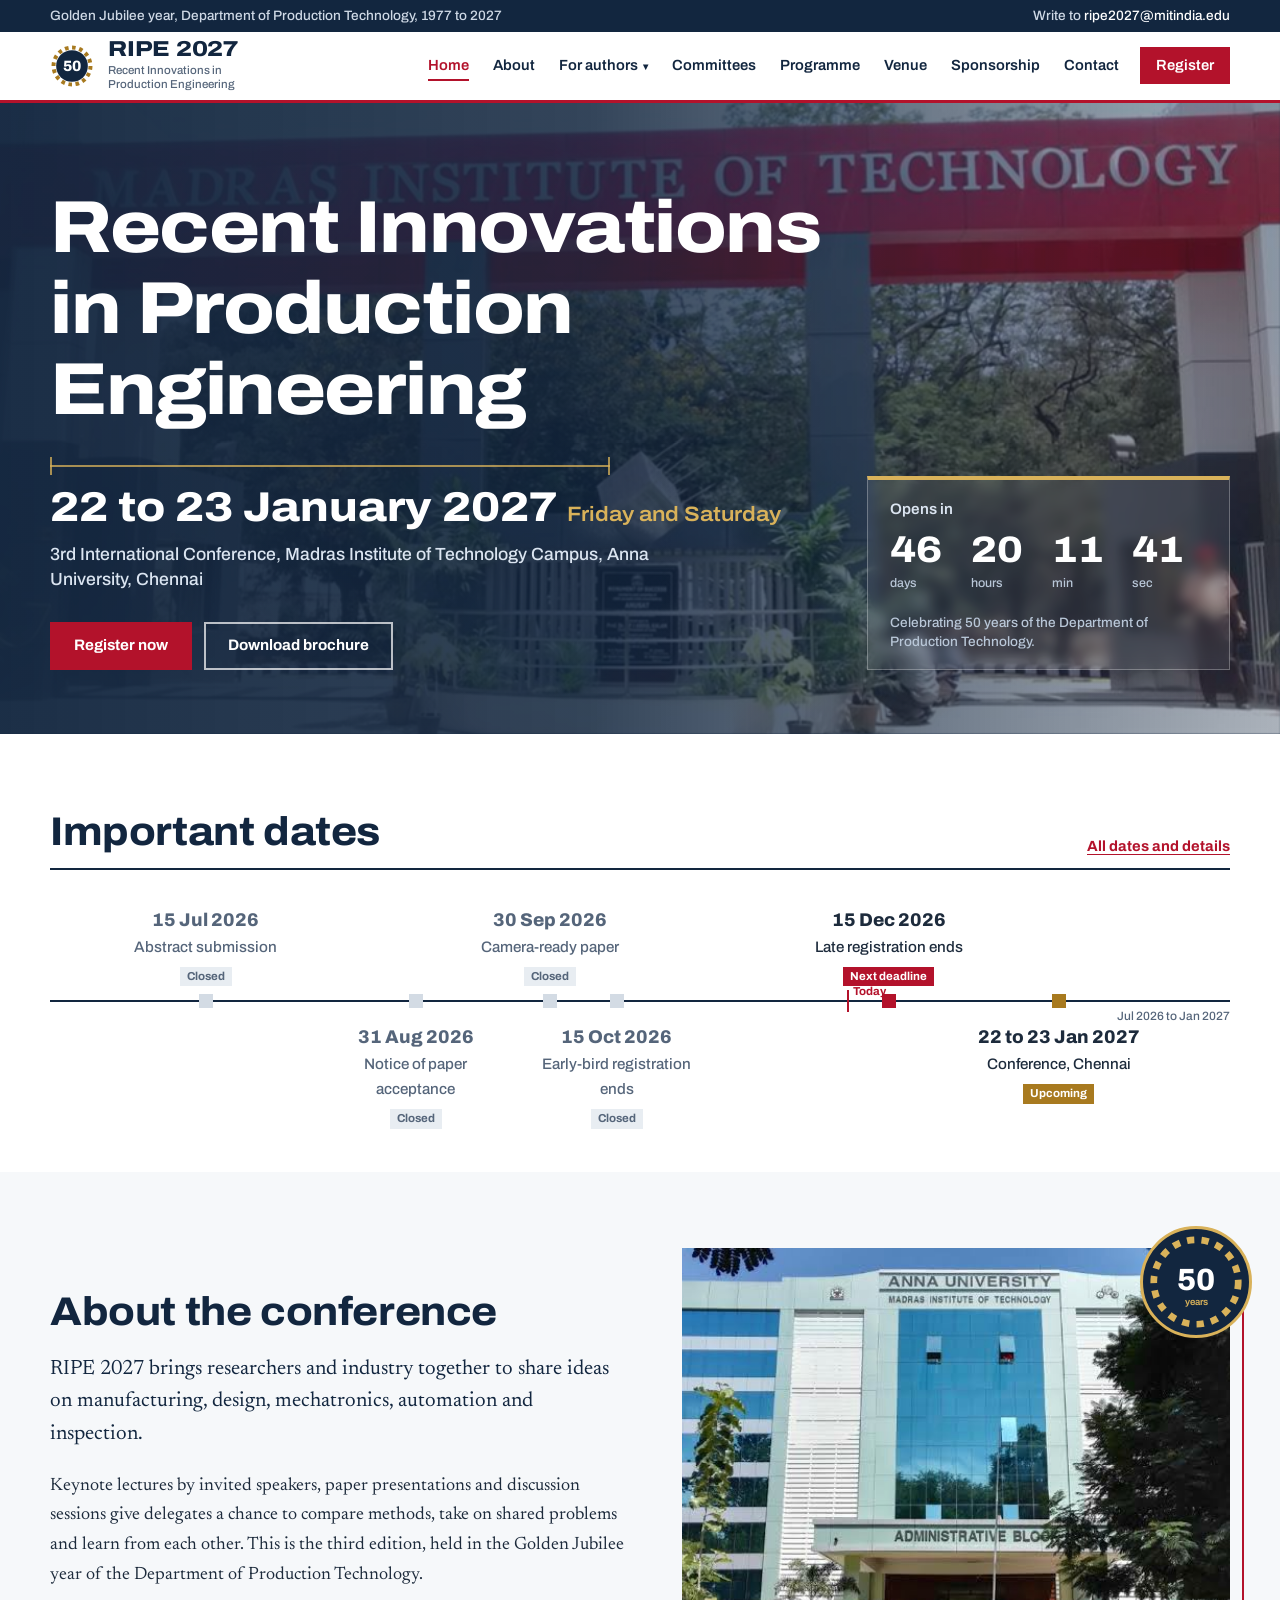
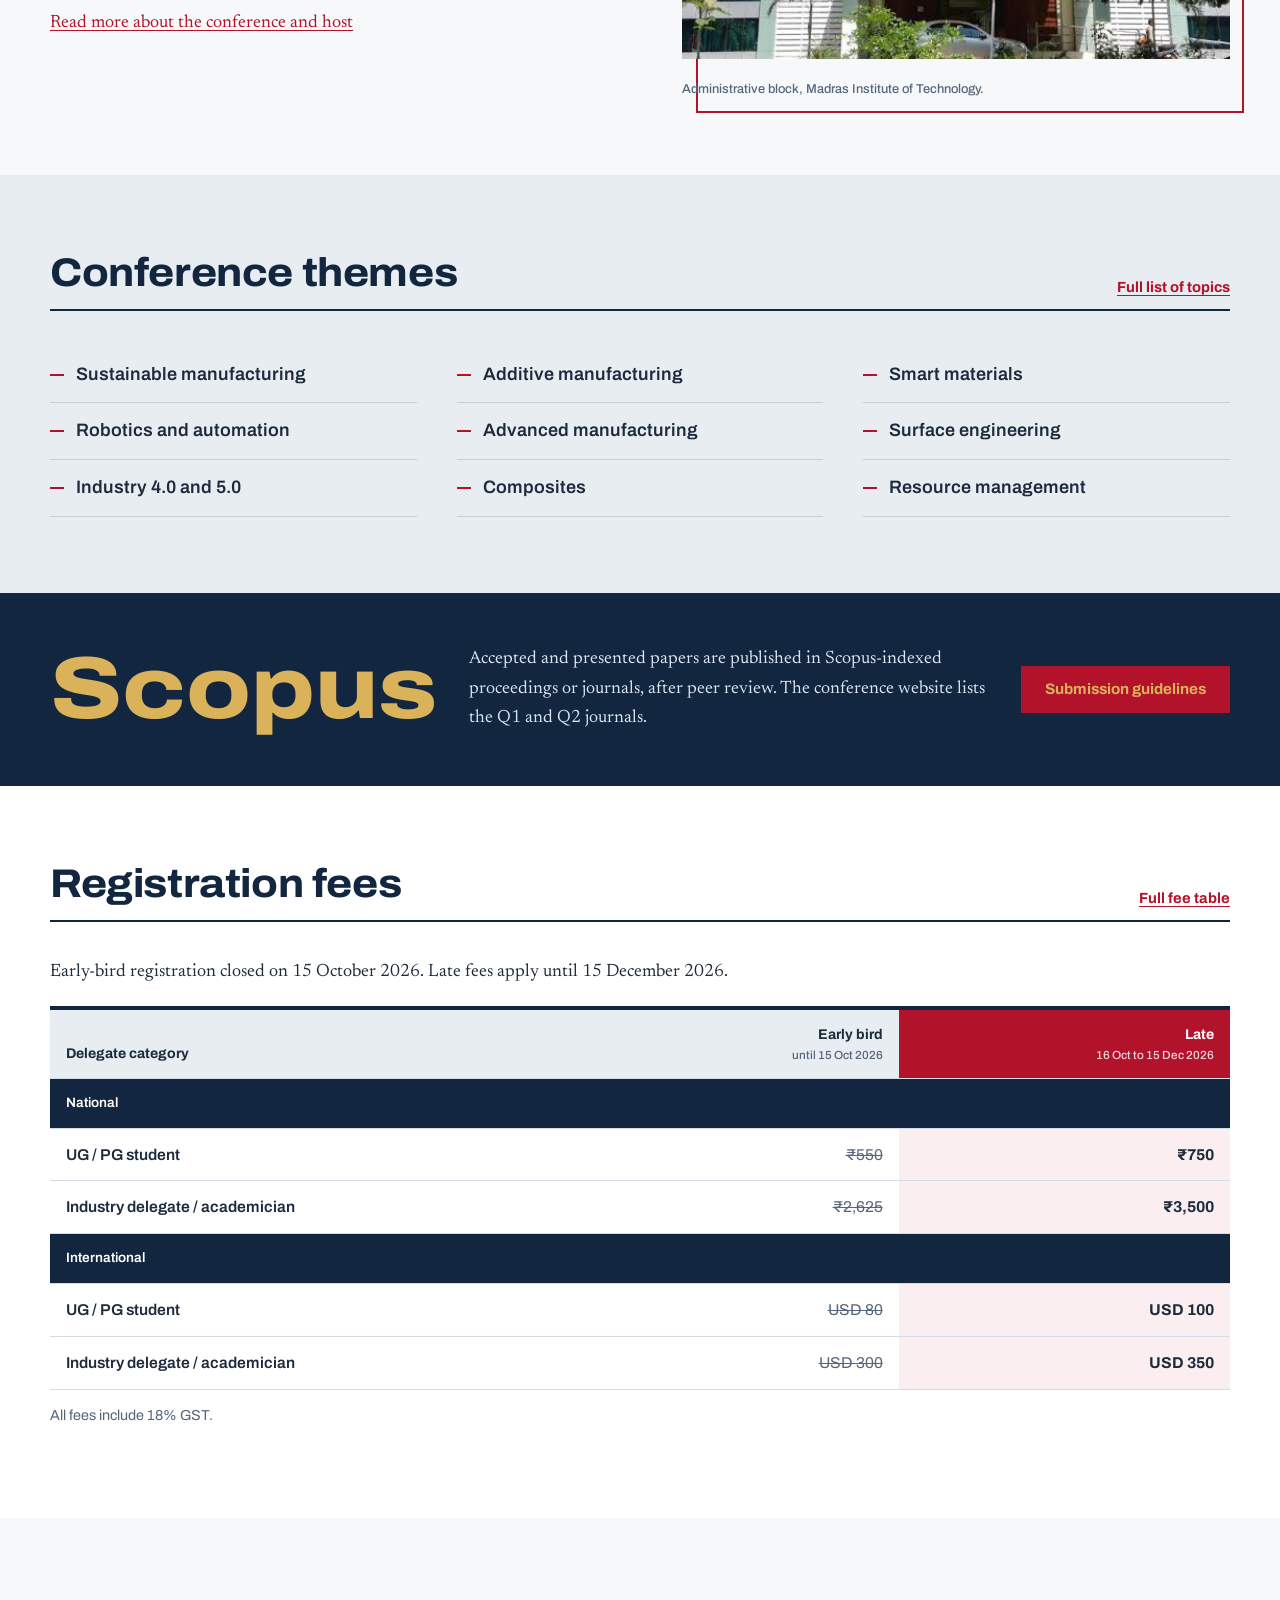
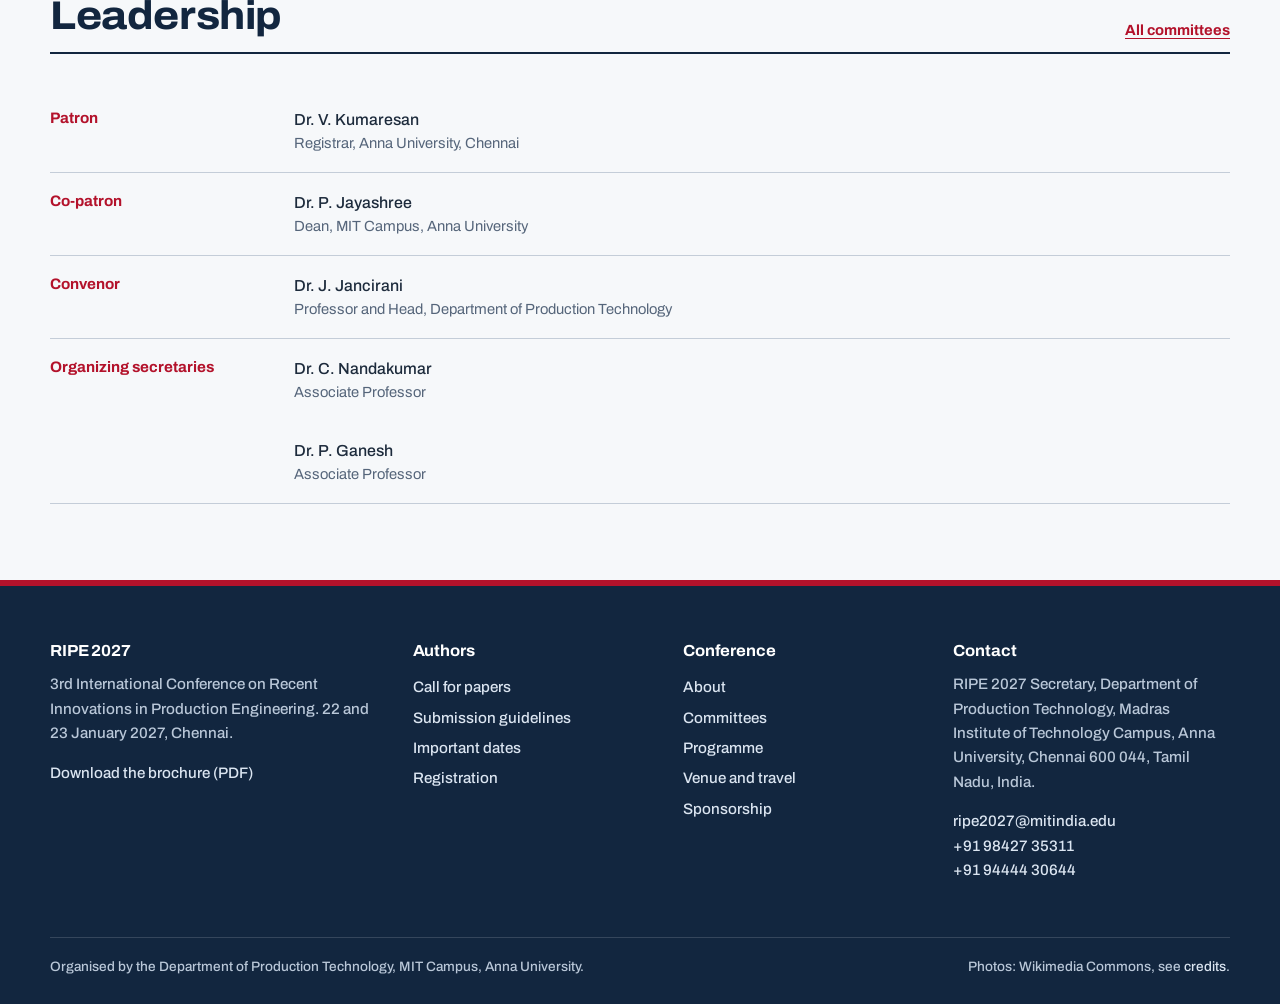
==== index.html @ 64bfe808 "Add RIPE 2027 conference website Static multi-page site: home, about, call for papers, submission, d" ====
<!doctype html>
<html lang="en">
<head>
<meta charset="utf-8">
<meta name="viewport" content="width=device-width, initial-scale=1">
<title>RIPE 2027 | Recent Innovations in Production Engineering, Chennai</title>
<meta name="description" content="3rd International Conference on Recent Innovations in Production Engineering, 22 to 23 January 2027, Madras Institute of Technology Campus, Anna University, Chennai.">
<link rel="preconnect" href="https://fonts.googleapis.com">
<link rel="preconnect" href="https://fonts.gstatic.com" crossorigin>
<link href="https://fonts.googleapis.com/css2?family=Archivo:wdth,wght@100..125,400..850&family=Newsreader:ital,opsz,wght@0,6..72,400..700;1,6..72,400..600&display=swap" rel="stylesheet">
<link rel="icon" href="data:image/svg+xml,%3Csvg xmlns=%27http://www.w3.org/2000/svg%27 viewBox=%270 0 100 100%27%3E%3Ccircle cx=%2750%27 cy=%2750%27 r=%2742%27 fill=%27none%27 stroke=%27%23a87a1f%27 stroke-width=%279%27 stroke-dasharray=%278.2 8.2%27/%3E%3Ccircle cx=%2750%27 cy=%2750%27 r=%2736%27 fill=%27%2312263f%27/%3E%3C/svg%3E">
<link rel="stylesheet" href="css/style.css">
</head>
<body data-page="home">
<main id="main">

<section class="hero">
<div class="hero-img"><img src="assets/img/mit-entrance.jpg" alt="The red entrance gate of Madras Institute of Technology, Chennai" fetchpriority="high"></div>
<div class="wrap">
<div>
<h1><span>Recent Innovations</span><span>in Production</span><span>Engineering</span></h1>
<div class="hero-meta">
<svg class="dim" viewBox="0 0 560 18" preserveAspectRatio="none" aria-hidden="true"><path class="draw" d="M0 9H560"/><path class="tick" d="M1 0V18M559 0V18"/></svg>
<p class="hero-date">22 to 23 January 2027<small>Friday and Saturday</small></p>
<p class="where">3rd International Conference, Madras Institute of Technology Campus, Anna University, Chennai</p>
</div>
<div class="btns"><a class="btn" href="registration.html">Register now</a><a class="btn ghost" href="assets/docs/RIPE2027-brochure.pdf">Download brochure</a></div>
</div>
<aside class="countdown" id="countdown" aria-label="Time until the conference opens">
<h2>Opens in</h2>
<div class="cd"><div><b>0</b><span>days</span></div><div><b>00</b><span>hours</span></div><div><b>00</b><span>min</span></div><div><b>00</b><span>sec</span></div></div>
<p>Celebrating 50 years of the Department of Production Technology.</p>
</aside>
</div>
</section>

<section class="section white">
<div class="wrap">
<div class="sec-head"><h2>Important dates</h2><a href="dates.html">All dates and details</a></div>
<ol class="scale reveal" data-today>
<li data-date="2026-07-15"><div class="txt"><span class="d">15 Jul 2026</span><span class="l">Abstract submission</span><span class="s"></span></div></li>
<li data-date="2026-08-31"><div class="txt"><span class="d">31 Aug 2026</span><span class="l">Notice of paper acceptance</span><span class="s"></span></div></li>
<li data-date="2026-09-30"><div class="txt"><span class="d">30 Sep 2026</span><span class="l">Camera-ready paper</span><span class="s"></span></div></li>
<li data-date="2026-10-15"><div class="txt"><span class="d">15 Oct 2026</span><span class="l">Early-bird registration ends</span><span class="s"></span></div></li>
<li data-date="2026-12-15"><div class="txt"><span class="d">15 Dec 2026</span><span class="l">Late registration ends</span><span class="s"></span></div></li>
<li class="is-event" data-date="2027-01-22"><div class="txt"><span class="d">22 to 23 Jan 2027</span><span class="l">Conference, Chennai</span><span class="s"></span></div></li>
</ol>
</div>
</section>

<section class="section">
<div class="wrap split">
<div>
<h2>About the conference</h2>
<p class="lede">RIPE 2027 brings researchers and industry together to share ideas on manufacturing, design, mechatronics, automation and inspection.</p>
<p>Keynote lectures by invited speakers, paper presentations and discussion sessions give delegates a chance to compare methods, take on shared problems and learn from each other. This is the third edition, held in the Golden Jubilee year of the Department of Production Technology.</p>
<p><a href="about.html">Read more about the conference and host</a></p>
</div>
<figure class="fig">
<img src="assets/img/mit-admin-block.jpg" alt="Administrative block, Anna University Madras Institute of Technology" loading="lazy">
<div class="jubilee"><svg viewBox="0 0 100 100" aria-hidden="true"><circle cx="50" cy="50" r="44" fill="none" stroke="#d9b25a" stroke-width="7" stroke-dasharray="7.6 7.6"/><text x="50" y="58" text-anchor="middle" font-family="Archivo,Arial,sans-serif" font-weight="800" font-size="32" fill="#fff">50</text><text x="50" y="74" text-anchor="middle" font-family="Archivo,Arial,sans-serif" font-weight="600" font-size="10" fill="#d9b25a">years</text></svg></div>
<figcaption>Administrative block, Madras Institute of Technology.</figcaption>
</figure>
</div>
</section>

<section class="section steel">
<div class="wrap">
<div class="sec-head"><h2>Conference themes</h2><a href="call-for-papers.html">Full list of topics</a></div>
<ul class="themes"><li>Sustainable manufacturing</li><li>Robotics and automation</li><li>Industry 4.0 and 5.0</li><li>Additive manufacturing</li><li>Advanced manufacturing</li><li>Composites</li><li>Smart materials</li><li>Surface engineering</li><li>Resource management</li></ul>
</div>
</section>

<section class="section dark tight">
<div class="wrap pubband">
<div class="big">Scopus</div>
<p>Accepted and presented papers are published in Scopus-indexed proceedings or journals, after peer review. The conference website lists the Q1 and Q2 journals.</p>
<a class="btn" href="submission.html">Submission guidelines</a>
</div>
</section>

<section class="section white">
<div class="wrap">
<div class="sec-head"><h2>Registration fees</h2><a href="registration.html">Full fee table</a></div>
<p data-fee-note></p>
<div class="tbl-wrap reveal"><table>
<thead><tr><th scope="col">Delegate category</th><th scope="col" class="num col-now-h" data-col="early">Early bird<small>until 15 Oct 2026</small></th><th scope="col" class="num" data-col="late">Late<small>16 Oct to 15 Dec 2026</small></th></tr></thead>
<tbody>
<tr class="grp"><th colspan="3" scope="colgroup">National</th></tr>
<tr><th scope="row">UG / PG student</th><td class="num" data-col="early">₹550</td><td class="num" data-col="late">₹750</td></tr>
<tr><th scope="row">Industry delegate / academician</th><td class="num" data-col="early">₹2,625</td><td class="num" data-col="late">₹3,500</td></tr>
<tr class="grp"><th colspan="3" scope="colgroup">International</th></tr>
<tr><th scope="row">UG / PG student</th><td class="num" data-col="early">USD 80</td><td class="num" data-col="late">USD 100</td></tr>
<tr><th scope="row">Industry delegate / academician</th><td class="num" data-col="early">USD 300</td><td class="num" data-col="late">USD 350</td></tr>
</tbody></table></div>
<p style="margin-top:14px;font-family:var(--f-display);font-size:.9rem;color:var(--muted)">All fees include 18% GST.</p>
</div>
</section>

<section class="section">
<div class="wrap">
<div class="sec-head"><h2>Leadership</h2><a href="committees.html">All committees</a></div>
<dl class="roles">
<div><dt>Patron</dt><dd>Dr. V. Kumaresan<span>Registrar, Anna University, Chennai</span></dd></div>
<div><dt>Co-patron</dt><dd>Dr. P. Jayashree<span>Dean, MIT Campus, Anna University</span></dd></div>
<div><dt>Convenor</dt><dd>Dr. J. Jancirani<span>Professor and Head, Department of Production Technology</span></dd></div>
<div><dt>Organizing secretaries</dt><dd>Dr. C. Nandakumar<span>Associate Professor</span></dd><dd>Dr. P. Ganesh<span>Associate Professor</span></dd></div>
</dl>
</div>
</section>
</main>
<script src="js/partials.js"></script>
<script src="js/main.js"></script>
</body>
</html>
---- css/style.css ----
/* RIPE 2027 — design language: engineering drawing.
   Dimension lines, section hatching, tolerance-style callouts. Gate red comes from the MIT entrance. */
:root {
  --ink: #12263f;
  --ink-2: #1c3a5e;
  --red: #b3122b;
  --red-dark: #8e0e22;
  --brass: #a87a1f;
  --brass-light: #d9b25a;
  --steel: #e8edf2;
  --steel-2: #d3dbe4;
  --paper: #f6f8fa;
  --white: #fff;
  --text: #1d2b3c;
  --muted: #55657a;
  --line: #c4cdd8;

  --f-display: "Archivo", "Helvetica Neue", Arial, sans-serif;
  --f-body: "Newsreader", Georgia, "Times New Roman", serif;

  --wrap: 1180px;
  --gutter: 16px;
  --ease: cubic-bezier(.2, .7, .2, 1);
}

*, *::before, *::after { box-sizing: border-box; }
html { scroll-behavior: smooth; scroll-padding-top: 88px; }
body {
  margin: 0;
  background: var(--paper);
  color: var(--text);
  font: 400 1.125rem/1.65 var(--f-body);
  -webkit-font-smoothing: antialiased;
  text-rendering: optimizeLegibility;
}
img { max-width: 100%; display: block; }
a { color: var(--red); text-underline-offset: .18em; text-decoration-thickness: 1px; }
a:hover { color: var(--red-dark); }
:focus-visible { outline: 3px solid var(--brass); outline-offset: 3px; border-radius: 2px; }
.skip { position: absolute; left: -999px; top: 8px; background: var(--ink); color: #fff; padding: 8px 14px; z-index: 100; }
.skip:focus { left: 8px; }

.wrap { width: min(var(--wrap), 100% - 2 * var(--gutter)); margin-inline: auto; }

h1, h2, h3, h4 { font-family: var(--f-display); color: var(--ink); line-height: 1.1; margin: 0 0 .5em; letter-spacing: -.01em; }
h1 { font-size: clamp(2.3rem, 6vw, 4.6rem); font-weight: 800; font-stretch: 112%; letter-spacing: -.02em; }
h2 { font-size: clamp(1.7rem, 3.4vw, 2.5rem); font-weight: 750; font-stretch: 108%; }
h3 { font-size: 1.25rem; font-weight: 700; font-stretch: 104%; }
h4 { font-size: 1rem; font-weight: 700; }
p { margin: 0 0 1em; max-width: 68ch; }
ul { padding-left: 1.1em; }
.lede { font-size: 1.3rem; line-height: 1.55; color: var(--ink); }

/* ---------- header ---------- */
.topline { background: var(--ink); color: #cfd9e6; font: 500 .85rem/1 var(--f-display); }
.topline .wrap { display: flex; justify-content: space-between; gap: 16px; padding: 9px 0; flex-wrap: wrap; }
.topline a { color: #fff; text-decoration: none; }
.topline a:hover { color: var(--brass-light); }

.site-header { position: sticky; top: 0; z-index: 50; background: var(--white); border-bottom: 3px solid var(--red); transition: box-shadow .3s; }
.site-header.is-stuck { box-shadow: 0 6px 24px -12px rgba(18, 38, 63, .45); }
.bar { display: flex; align-items: center; justify-content: space-between; gap: 20px; min-height: 68px; }
.brand { display: flex; align-items: center; gap: 14px; text-decoration: none; color: var(--ink); }
.brand-mark { width: 44px; height: 44px; flex: none; }
.brand b { display: block; font: 800 1.35rem/1 var(--f-display); font-stretch: 118%; letter-spacing: -.01em; }
.brand small { display: block; font: 500 .72rem/1.2 var(--f-display); color: var(--muted); margin-top: 3px; max-width: 24ch; }

.nav { display: flex; align-items: center; gap: 2px; }
.nav > a, .nav summary, .nav .dd > button {
  display: block; padding: 10px 11px; font: 600 .92rem/1 var(--f-display); color: var(--ink);
  text-decoration: none; cursor: pointer; background: none; border: 0; list-style: none; position: relative;
}
.nav summary::-webkit-details-marker { display: none; }
.nav a:hover, .nav .dd:hover > button { color: var(--red); }
.nav [aria-current="page"], .nav .dd.current > button { color: var(--red); }
.nav [aria-current="page"]::after, .nav .dd.current > button::after {
  content: ""; position: absolute; left: 11px; right: 11px; bottom: 2px; height: 2px; background: var(--red);
}
.nav .cta { background: var(--red); color: #fff; margin-left: 8px; padding: 11px 16px; transition: background .2s; }
.nav .cta:hover { background: var(--red-dark); color: #fff; }
.nav .cta[aria-current="page"]::after { display: none; }
.dd { position: relative; }
.dd > button::after { content: "▾"; margin-left: 5px; font-size: .7em; }
.dd-menu { display: none; position: absolute; top: 100%; left: 0; min-width: 220px; background: var(--white); border: 1px solid var(--line); border-top: 3px solid var(--red); box-shadow: 0 16px 30px -16px rgba(18, 38, 63, .5); padding: 6px 0; }
.dd:hover .dd-menu, .dd:focus-within .dd-menu, .dd.open .dd-menu { display: block; }
.dd-menu a { display: block; padding: 10px 16px; color: var(--ink); text-decoration: none; font: 600 .9rem/1.2 var(--f-display); }
.dd-menu a:hover { background: var(--steel); color: var(--red); }
.menu-btn { display: none; background: none; border: 1px solid var(--line); padding: 10px 12px; font: 700 .85rem/1 var(--f-display); color: var(--ink); cursor: pointer; }

@media (max-width: 1060px) {
  .menu-btn { display: block; }
  .nav { display: none; position: absolute; left: 0; right: 0; top: 100%; background: var(--white); flex-direction: column; align-items: stretch; padding: 8px var(--gutter) 18px; border-bottom: 3px solid var(--red); max-height: calc(100vh - 100px); overflow: auto; }
  .nav.open { display: flex; }
  .nav > a, .nav .dd > button { padding: 14px 4px; border-bottom: 1px solid var(--steel); width: 100%; text-align: left; }
  .nav [aria-current="page"]::after, .nav .dd.current > button::after { display: none; }
  .dd-menu { position: static; display: block; border: 0; box-shadow: none; padding: 0 0 0 14px; }
  .dd > button::after { display: none; }
  .nav .cta { margin: 14px 0 0; text-align: center; }
}
@media (max-width: 560px) { .brand small { display: none; } .topline .wrap > span:last-child { display: none; } }

/* ---------- hero ---------- */
.hero { position: relative; color: #fff; background: var(--ink); overflow: hidden; isolation: isolate; }
.hero-img { position: absolute; inset: 0; z-index: -2; }
.hero-img img { width: 100%; height: 100%; object-fit: cover; object-position: 50% 30%; transform: scale(1.06); animation: settle 2.4s var(--ease) forwards; }
.hero::before { content: ""; position: absolute; inset: 0; z-index: -1; background: linear-gradient(90deg, rgba(18, 38, 63, .96) 0%, rgba(18, 38, 63, .86) 46%, rgba(18, 38, 63, .35) 100%); }
.hero .wrap { display: grid; grid-template-columns: minmax(0, 1.5fr) minmax(250px, .7fr); gap: 40px; align-items: end; padding: 84px 0 64px; min-height: 600px; }
.hero h1 { color: #fff; margin-bottom: 28px; }
.hero h1 span { display: block; }
.hero-meta { margin: 0 0 30px; }
.hero-meta .where { font: 500 1.1rem/1.4 var(--f-display); color: #dbe5f1; margin-top: 12px; }

/* dimension line: the one orchestrated moment on load */
.dim { display: block; width: min(560px, 100%); height: 18px; overflow: visible; }
.dim line, .dim path { stroke: var(--brass-light); stroke-width: 1.5; fill: none; }
.dim .draw { stroke-dasharray: 600; stroke-dashoffset: 600; animation: draw 1.4s .3s var(--ease) forwards; }
.dim .tick { opacity: 0; animation: fade .3s 1.5s forwards; }
.hero-date { font: 800 clamp(1.6rem, 4vw, 2.6rem)/1.1 var(--f-display); font-stretch: 112%; margin: 10px 0 0; opacity: 0; animation: rise .7s .9s var(--ease) forwards; }
.hero-date small { font-size: .5em; font-weight: 600; color: var(--brass-light); margin-left: .5em; }

.btns { display: flex; flex-wrap: wrap; gap: 12px; }
.btn { display: inline-block; padding: 14px 22px; font: 700 .95rem/1 var(--f-display); text-decoration: none; border: 2px solid var(--red); background: var(--red); color: #fff; transition: transform .2s var(--ease), background .2s, color .2s; }
.btn:hover { background: var(--red-dark); border-color: var(--red-dark); color: #fff; transform: translateY(-2px); }
.btn.ghost { background: transparent; border-color: rgba(255, 255, 255, .7); }
.btn.ghost:hover { background: #fff; color: var(--ink); border-color: #fff; }
.btn.dark { background: var(--ink); border-color: var(--ink); }
.btn.dark:hover { background: var(--ink-2); border-color: var(--ink-2); }

.countdown { background: rgba(255, 255, 255, .08); border: 1px solid rgba(255, 255, 255, .28); border-top: 4px solid var(--brass-light); padding: 20px 22px 18px; backdrop-filter: blur(6px); }
.countdown h2 { font: 600 .95rem/1.3 var(--f-display); color: #dbe5f1; margin: 0 0 12px; letter-spacing: 0; }
.cd { display: grid; grid-template-columns: repeat(4, 1fr); gap: 6px; text-align: left; }
.cd b { display: block; font: 800 2.3rem/1 var(--f-display); font-stretch: 112%; font-variant-numeric: tabular-nums; }
.cd span { font: 500 .78rem/1.5 var(--f-display); color: #b9c7d8; }
.countdown p { margin: 14px 0 0; font: 500 .85rem/1.4 var(--f-display); color: #b9c7d8; }
.cd-done { font: 700 1.2rem/1.3 var(--f-display); }

@media (max-width: 880px) {
  .hero .wrap { grid-template-columns: 1fr; padding: 56px 0 40px; min-height: 0; gap: 32px; }
  .hero::before { background: linear-gradient(180deg, rgba(18, 38, 63, .78), rgba(18, 38, 63, .92)); }
}

@keyframes draw { to { stroke-dashoffset: 0; } }
@keyframes fade { to { opacity: 1; } }
@keyframes rise { from { opacity: 0; transform: translateY(14px); } to { opacity: 1; transform: none; } }
@keyframes settle { to { transform: scale(1); } }

/* ---------- sections ---------- */
.section { padding: 76px 0; }
.section.tight { padding: 52px 0; }
.section.white { background: var(--white); }
.section.steel { background: var(--steel); }
.section.dark { background: var(--ink); color: #dbe5f1; }
.section.dark h2, .section.dark h3 { color: #fff; }
.section.dark a { color: var(--brass-light); }
.sec-head { display: grid; grid-template-columns: 1fr auto; gap: 24px; align-items: end; margin-bottom: 36px; padding-bottom: 14px; border-bottom: 2px solid var(--ink); }
.sec-head h2 { margin: 0; }
.section.dark .sec-head { border-color: var(--brass-light); }
.sec-head a { font: 700 .92rem/1 var(--f-display); white-space: nowrap; }

/* page header: section-cut hatching */
.page-head { background: var(--ink); color: #fff; position: relative; overflow: hidden; padding: 56px 0 44px; }
.page-head::after { content: ""; position: absolute; right: 0; top: 0; bottom: 0; width: 38%; background: repeating-linear-gradient(135deg, transparent 0 9px, rgba(217, 178, 90, .22) 9px 10px); clip-path: polygon(24% 0, 100% 0, 100% 100%, 0 100%); }
.page-head .wrap { position: relative; z-index: 1; }
.page-head h1 { color: #fff; font-size: clamp(2rem, 5vw, 3.4rem); margin: 0 0 10px; }
.page-head p { color: #c8d5e5; margin: 0; font-size: 1.2rem; }
.crumbs { font: 500 .85rem/1 var(--f-display); margin-bottom: 18px; color: #9fb2c9; }
.crumbs a { color: #fff; text-decoration: none; }
.crumbs a:hover { color: var(--brass-light); }

.prose { padding: 60px 0 80px; }
.prose .wrap { display: grid; grid-template-columns: minmax(0, 1fr) 300px; gap: 56px; align-items: start; }
.prose.single .wrap { grid-template-columns: minmax(0, 1fr); }
.prose h2 { margin-top: 1.6em; font-size: clamp(1.4rem, 2.6vw, 1.9rem); }
.prose h2:first-child { margin-top: 0; }
.aside { position: sticky; top: 100px; border-top: 4px solid var(--red); background: var(--white); padding: 20px 22px; font: 500 .95rem/1.55 var(--f-display); }
.aside h3 { font-size: 1rem; margin-bottom: .6em; }
.aside p { margin-bottom: .8em; }
@media (max-width: 900px) { .prose .wrap { grid-template-columns: 1fr; gap: 36px; } .aside { position: static; } }

/* ---------- notice + dates ---------- */
.notice { display: grid; grid-template-columns: auto 1fr; gap: 6px 18px; font: 500 1rem/1.5 var(--f-display); padding: 0; margin: 0; list-style: none; }
.notice li { display: contents; }
.notice time { font-weight: 700; color: var(--red); white-space: nowrap; }
.notice li > span { padding-bottom: 12px; border-bottom: 1px solid var(--steel-2); margin-bottom: 6px; }

/* scale of dates: proportional ruler on desktop, list on mobile */
.scale { list-style: none; margin: 0; padding: 0; position: relative; }
.scale li { position: relative; padding: 0 0 22px 28px; border-left: 2px solid var(--steel-2); margin-left: 6px; font-family: var(--f-display); }
.scale li::before { content: ""; position: absolute; left: -7px; top: 3px; width: 12px; height: 12px; background: var(--white); border: 3px solid var(--ink); }
.scale li.is-past { color: var(--muted); }
.scale li.is-past::before { border-color: var(--steel-2); background: var(--steel-2); }
.scale li.is-next::before { border-color: var(--red); background: var(--red); }
.scale li.is-event::before { border-color: var(--brass); background: var(--brass); }
.scale .d { display: block; font-weight: 800; font-size: 1.15rem; }
.scale .l { display: block; font-weight: 500; font-size: .95rem; }
.scale .s { display: inline-block; margin-top: 5px; font: 700 .72rem/1 var(--f-display); padding: 4px 7px; background: var(--steel); color: var(--muted); }
.scale .is-next .s { background: var(--red); color: #fff; }
.scale .is-event .s { background: var(--brass); color: #fff; }

@media (min-width: 960px) {
  .scale { height: 190px; margin: 24px 90px 0; border-top: 0; }
  .scale::before { content: ""; position: absolute; left: -90px; right: -90px; top: 94px; height: 2px; background: var(--ink); }
  .scale::after { content: "Jul 2026  to  Jan 2027"; position: absolute; right: -90px; top: 104px; font: 500 .75rem/1 var(--f-display); color: var(--muted); }
  .scale li { position: absolute; left: var(--x); top: 0; width: 170px; margin: 0; padding: 0; border: 0; transform: translateX(-50%); text-align: center; height: 190px; }
  .scale li::before { left: 50%; top: 88px; margin-left: -7px; width: 14px; height: 14px; }
  .scale li:nth-child(odd) .txt { position: absolute; bottom: 106px; left: 0; right: 0; }
  .scale li:nth-child(even) .txt { position: absolute; top: 116px; left: 0; right: 0; }
  .scale li:nth-child(odd)::after, .scale li:nth-child(even)::after { content: ""; position: absolute; left: 50%; width: 1px; background: var(--ink); opacity: .4; }
  .scale li:nth-child(odd)::after { top: 90px; height: 0; }
  .scale li:nth-child(even)::after { top: 102px; height: 0; }
  .scale li:last-child { transform: translateX(-70%); }
  .scale li:last-child .txt { text-align: right; }
  .scale li:last-child::before { left: 70%; }
}
.today { display: none; }
@media (min-width: 960px) {
  .today { display: block; position: absolute; left: var(--x); top: 84px; width: 2px; height: 22px; background: var(--red); }
  .today span { position: absolute; left: 6px; top: -4px; font: 700 .72rem/1 var(--f-display); color: var(--red); white-space: nowrap; }
}

/* ---------- about split ---------- */
.split { display: grid; grid-template-columns: minmax(0, 1.05fr) minmax(0, 1fr); gap: 56px; align-items: center; }
.split.rev { grid-template-columns: minmax(0, 1fr) minmax(0, 1.05fr); }
.fig { margin: 0; position: relative; }
.fig img { width: 100%; aspect-ratio: 4 / 3; object-fit: cover; }
.fig::before { content: ""; position: absolute; inset: 14px -14px -14px 14px; border: 2px solid var(--red); z-index: -1; }
.fig figcaption { font: 500 .8rem/1.4 var(--f-display); color: var(--muted); margin-top: 22px; }
.jubilee { position: absolute; right: -22px; top: -22px; width: 112px; height: 112px; background: var(--ink); border-radius: 50%; display: grid; place-items: center; border: 3px solid var(--brass-light); }
.jubilee svg { width: 96px; height: 96px; }
@media (max-width: 900px) { .split, .split.rev { grid-template-columns: 1fr; gap: 44px; } .jubilee { right: 8px; top: -30px; } }

/* ---------- themes ---------- */
.themes { columns: 3 220px; column-gap: 40px; list-style: none; padding: 0; margin: 0; font-family: var(--f-display); font-weight: 600; }
.themes li { break-inside: avoid; padding: 13px 0; border-bottom: 1px solid var(--line); display: flex; gap: 12px; align-items: baseline; transition: padding-left .25s var(--ease), color .2s; }
.themes li::before { content: ""; flex: none; width: 14px; height: 2px; background: var(--red); transform: translateY(-4px); transition: width .25s var(--ease); }
.themes li:hover { color: var(--red); }
.themes li:hover::before { width: 24px; }

/* ---------- tables ---------- */
.tbl-wrap { overflow-x: auto; background: var(--white); border-top: 4px solid var(--ink); }
table { width: 100%; border-collapse: collapse; font-family: var(--f-display); font-size: .98rem; }
caption { text-align: left; padding: 14px 16px; font-weight: 700; color: var(--muted); font-size: .85rem; }
th, td { padding: 13px 16px; text-align: left; border-bottom: 1px solid var(--steel-2); }
thead th { background: var(--steel); font-weight: 700; font-size: .88rem; vertical-align: bottom; }
thead th small { display: block; font-weight: 500; color: var(--muted); }
tbody th { font-weight: 600; }
tr.grp th { background: var(--ink); color: #fff; font-size: .85rem; }
td.num, th.num { text-align: right; font-variant-numeric: tabular-nums; white-space: nowrap; }
.col-now { background: rgba(179, 18, 43, .07); font-weight: 700; }
thead .col-now { background: var(--red); color: #fff; }
thead .col-now small { color: #ffd5db; }
.col-past { color: var(--muted); text-decoration: line-through; text-decoration-thickness: 1px; }
tbody tr:hover td, tbody tr:hover th { background: var(--steel); }
tbody tr:hover td.col-now { background: rgba(179, 18, 43, .13); }
tr.grp:hover th { background: var(--ink); }

/* ---------- people ---------- */
.roles { margin: 0; display: grid; gap: 0; }
.roles > div { display: grid; grid-template-columns: 220px 1fr; gap: 24px; padding: 18px 0; border-bottom: 1px solid var(--line); }
.roles dt { font: 700 .95rem/1.4 var(--f-display); color: var(--red); }
.roles dd { margin: 0; font-family: var(--f-display); font-weight: 500; font-size: 1rem; line-height: 1.5; }
.roles dd span { display: block; font-weight: 400; color: var(--muted); font-size: .92rem; }
.roles dd + dd { margin-top: 12px; grid-column: 2; }
@media (max-width: 640px) { .roles dd + dd { grid-column: 1; } }
@media (max-width: 640px) { .roles > div { grid-template-columns: 1fr; gap: 6px; } }
.names { columns: 2 280px; column-gap: 44px; list-style: none; padding: 0; margin: 0; font-family: var(--f-display); font-weight: 500; font-size: .98rem; }
.names li { break-inside: avoid; padding: 9px 0; border-bottom: 1px solid var(--steel-2); line-height: 1.4; }
.names li span { color: var(--muted); display: block; font-size: .88rem; }

/* ---------- misc blocks ---------- */
.callout { background: var(--white); border-left: 5px solid var(--brass); padding: 18px 22px; margin: 0 0 1.5em; font-family: var(--f-display); font-weight: 500; font-size: 1rem; line-height: 1.55; }
.callout strong { color: var(--ink); }
.callout.alert { border-color: var(--red); }
.tbd { display: inline-block; font: 700 .72rem/1 var(--f-display); background: var(--steel); color: var(--muted); padding: 4px 7px; vertical-align: middle; }
.cols2 { display: grid; grid-template-columns: repeat(2, minmax(0, 1fr)); gap: 40px; }
@media (max-width: 760px) { .cols2 { grid-template-columns: 1fr; gap: 24px; } }
.steps { list-style: none; counter-reset: s; padding: 0; margin: 0 0 1.5em; }
.steps li { counter-increment: s; position: relative; padding: 0 0 22px 52px; border-left: 2px solid var(--steel-2); margin-left: 16px; }
.steps li::before { content: counter(s); position: absolute; left: -17px; top: -2px; width: 32px; height: 32px; background: var(--ink); color: #fff; display: grid; place-items: center; font: 800 .9rem/1 var(--f-display); }
.steps li:last-child { border-color: transparent; }
.steps b { font-family: var(--f-display); color: var(--ink); }

.contact-list { font: 500 1.05rem/1.7 var(--f-display); margin: 0; }
.contact-list dt { font-weight: 700; color: var(--red); margin-top: 18px; font-size: .95rem; }
.contact-list dd { margin: 0; }
.pubband { display: grid; grid-template-columns: auto 1fr auto; gap: 32px; align-items: center; }
.pubband .big { font: 800 clamp(3rem, 8vw, 5.5rem)/1 var(--f-display); font-stretch: 118%; color: var(--brass-light); }
.pubband p { color: #dbe5f1; margin: 0; }
@media (max-width: 820px) { .pubband { grid-template-columns: 1fr; gap: 16px; } }

/* ---------- footer ---------- */
.site-footer { background: var(--ink); color: #b9c7d8; font: 500 .95rem/1.6 var(--f-display); border-top: 6px solid var(--red); }
.foot { display: grid; grid-template-columns: 1.4fr 1fr 1fr 1.2fr; gap: 40px; padding: 56px 0 40px; }
.site-footer h3 { color: #fff; font-size: 1rem; margin-bottom: .8em; }
.site-footer a { color: #dbe5f1; text-decoration: none; }
.site-footer a:hover { color: var(--brass-light); text-decoration: underline; }
.site-footer ul { list-style: none; padding: 0; margin: 0; }
.site-footer li { padding: 3px 0; }
.legal { border-top: 1px solid rgba(255, 255, 255, .15); padding: 18px 0 26px; font-size: .85rem; display: flex; justify-content: space-between; gap: 16px; flex-wrap: wrap; }
@media (max-width: 900px) { .foot { grid-template-columns: 1fr 1fr; } }
@media (max-width: 520px) { .foot { grid-template-columns: 1fr; padding-top: 40px; } }

/* ---------- scroll reveal: used on the dates scale and tables only ---------- */
.reveal { opacity: 0; transform: translateY(16px); transition: opacity .7s var(--ease), transform .7s var(--ease); }
.reveal.in { opacity: 1; transform: none; }

@media (prefers-reduced-motion: reduce) {
  html { scroll-behavior: auto; }
  *, *::before, *::after { animation-duration: .01ms !important; animation-delay: 0s !important; transition-duration: .01ms !important; }
  .dim .draw { stroke-dashoffset: 0; }
  .dim .tick, .hero-date { opacity: 1; }
  .reveal { opacity: 1; transform: none; }
}

@media (max-width: 560px) {
  .sec-head { grid-template-columns: 1fr; gap: 10px; }
  .hero h1 { font-size: 2.15rem; }
  .cd b { font-size: 1.8rem; }
}
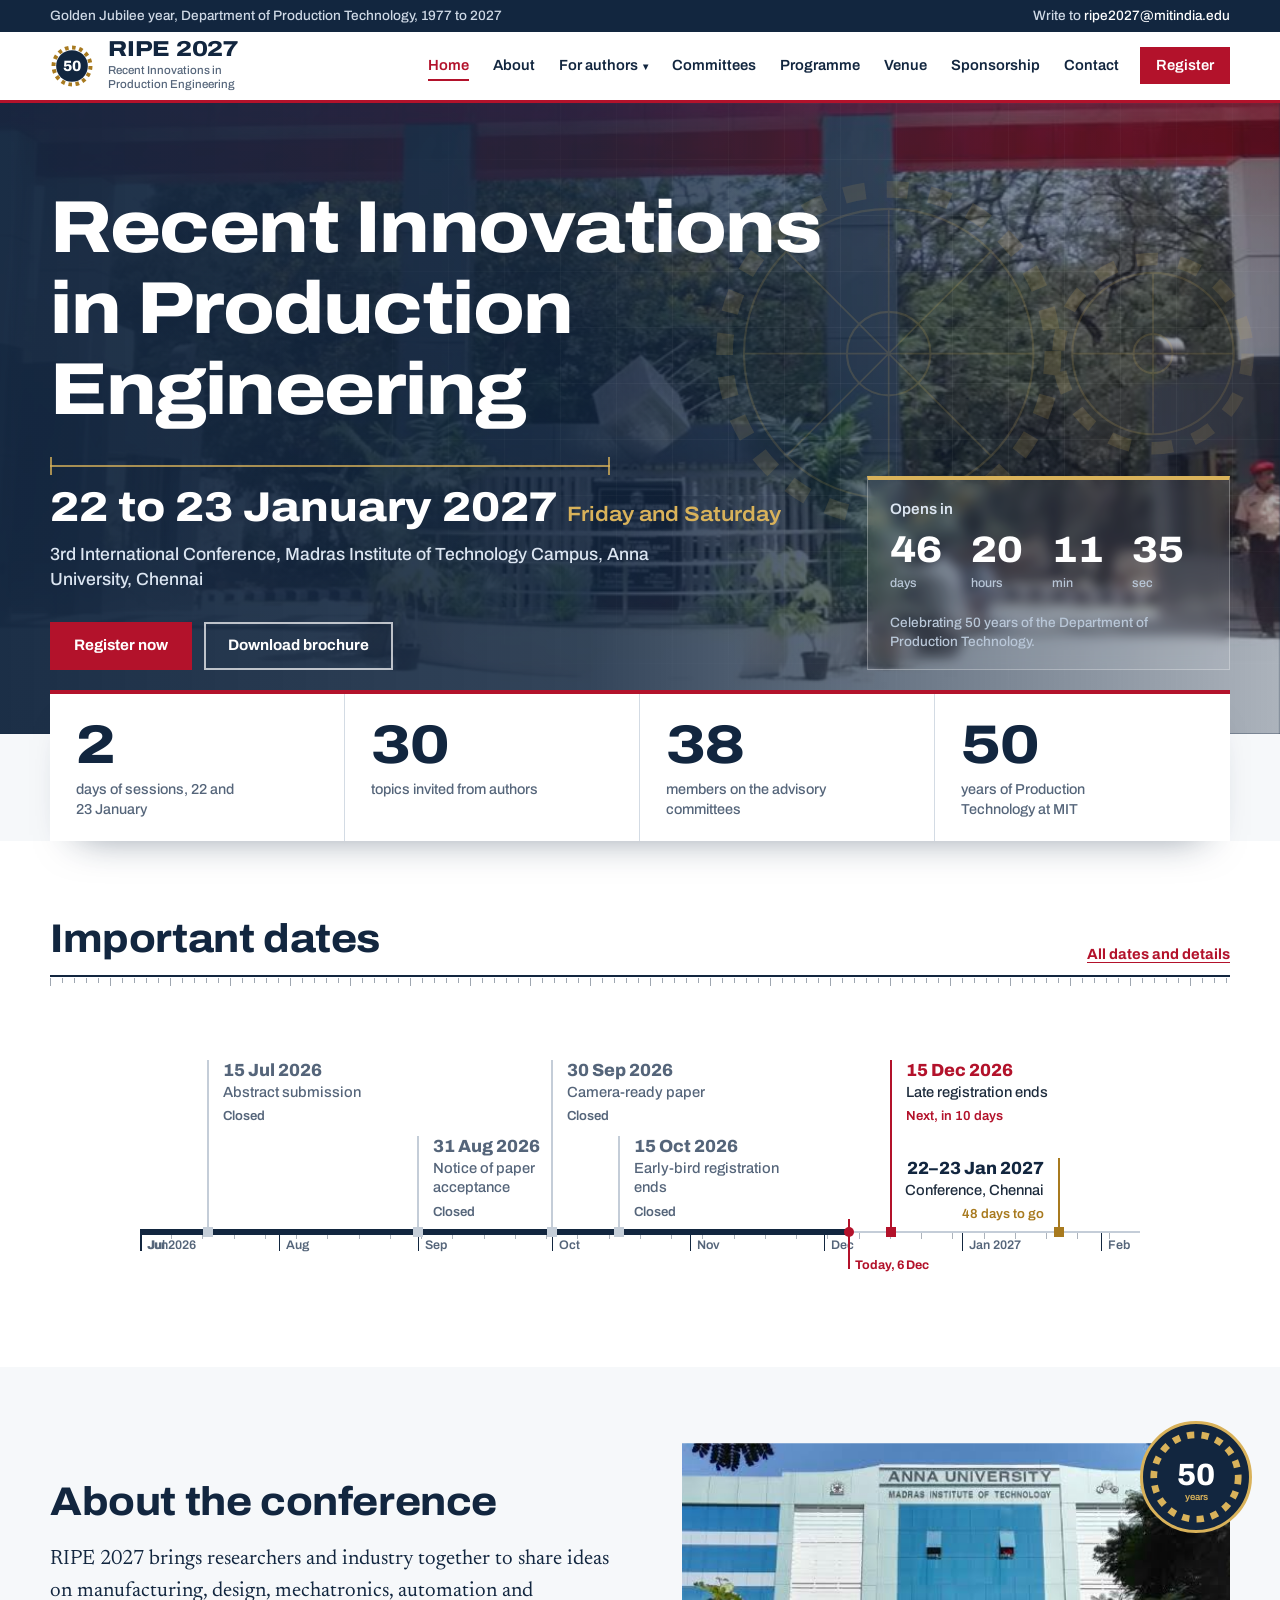
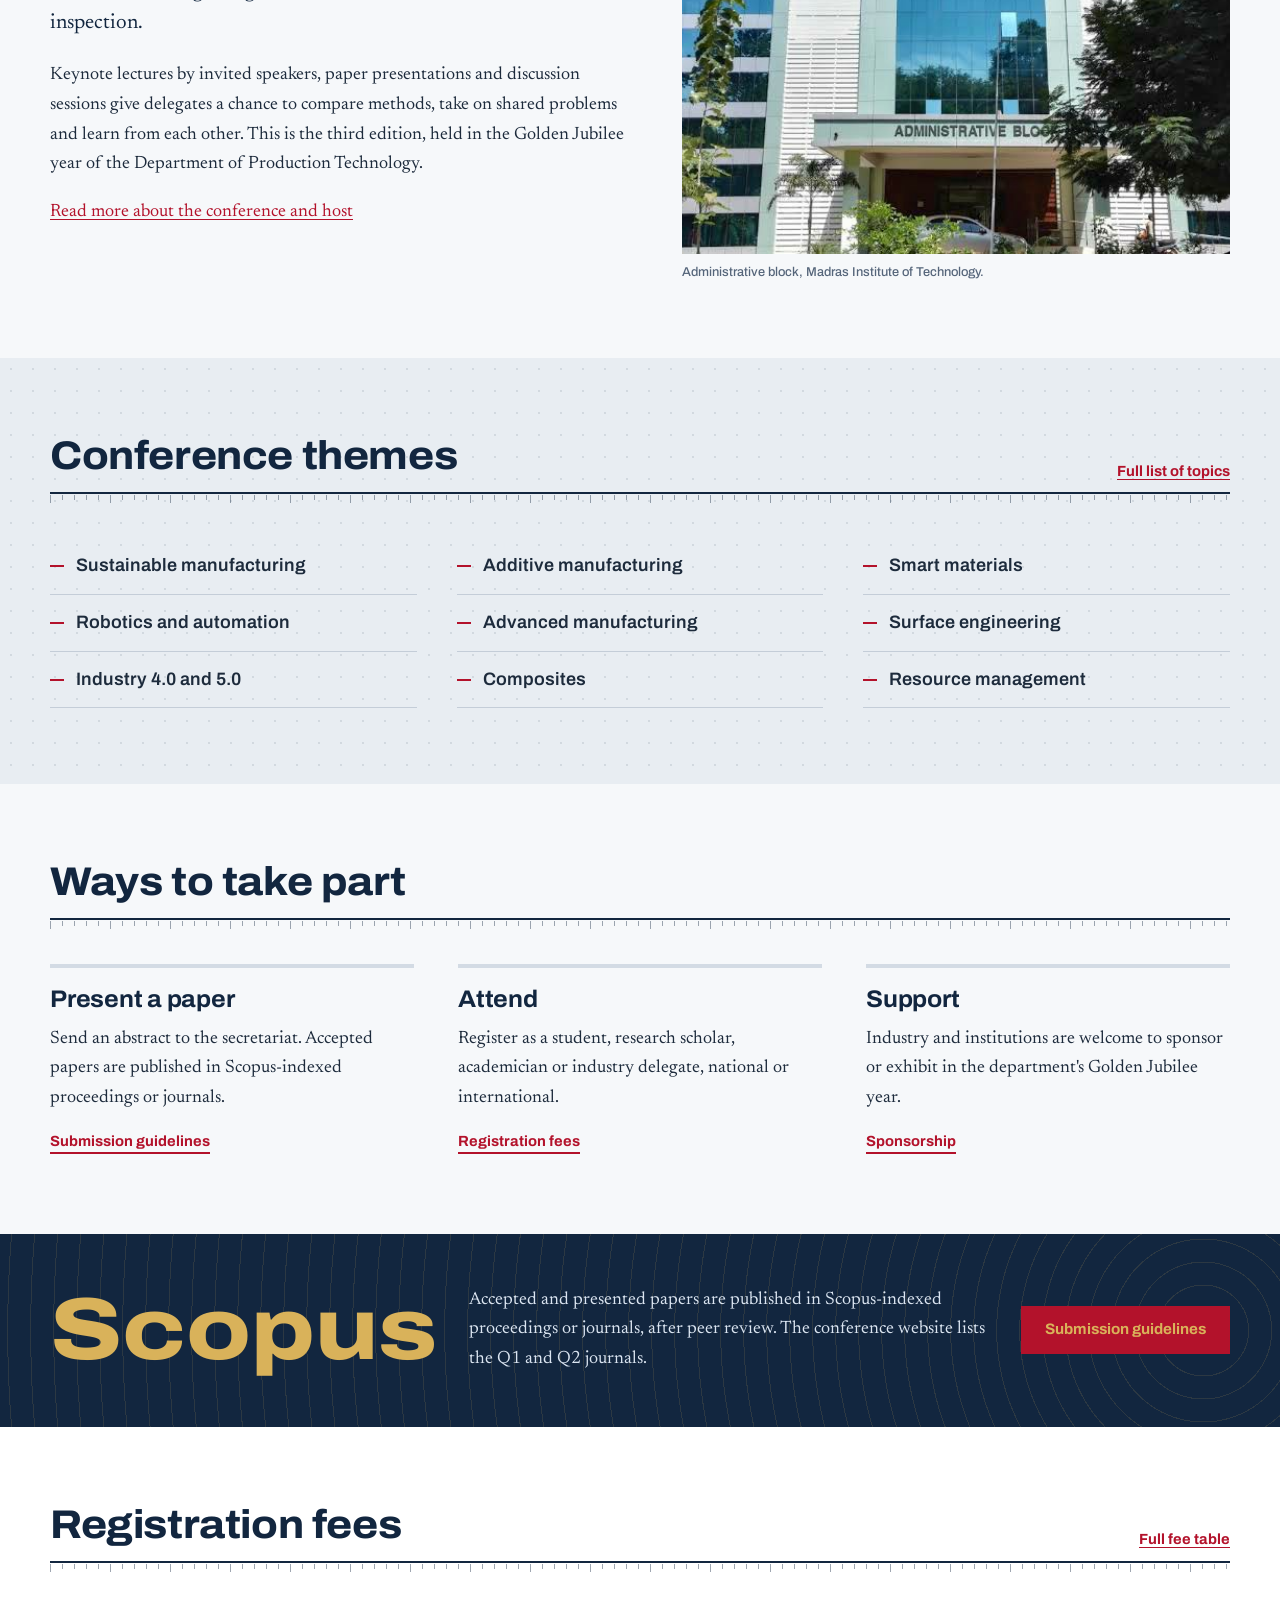
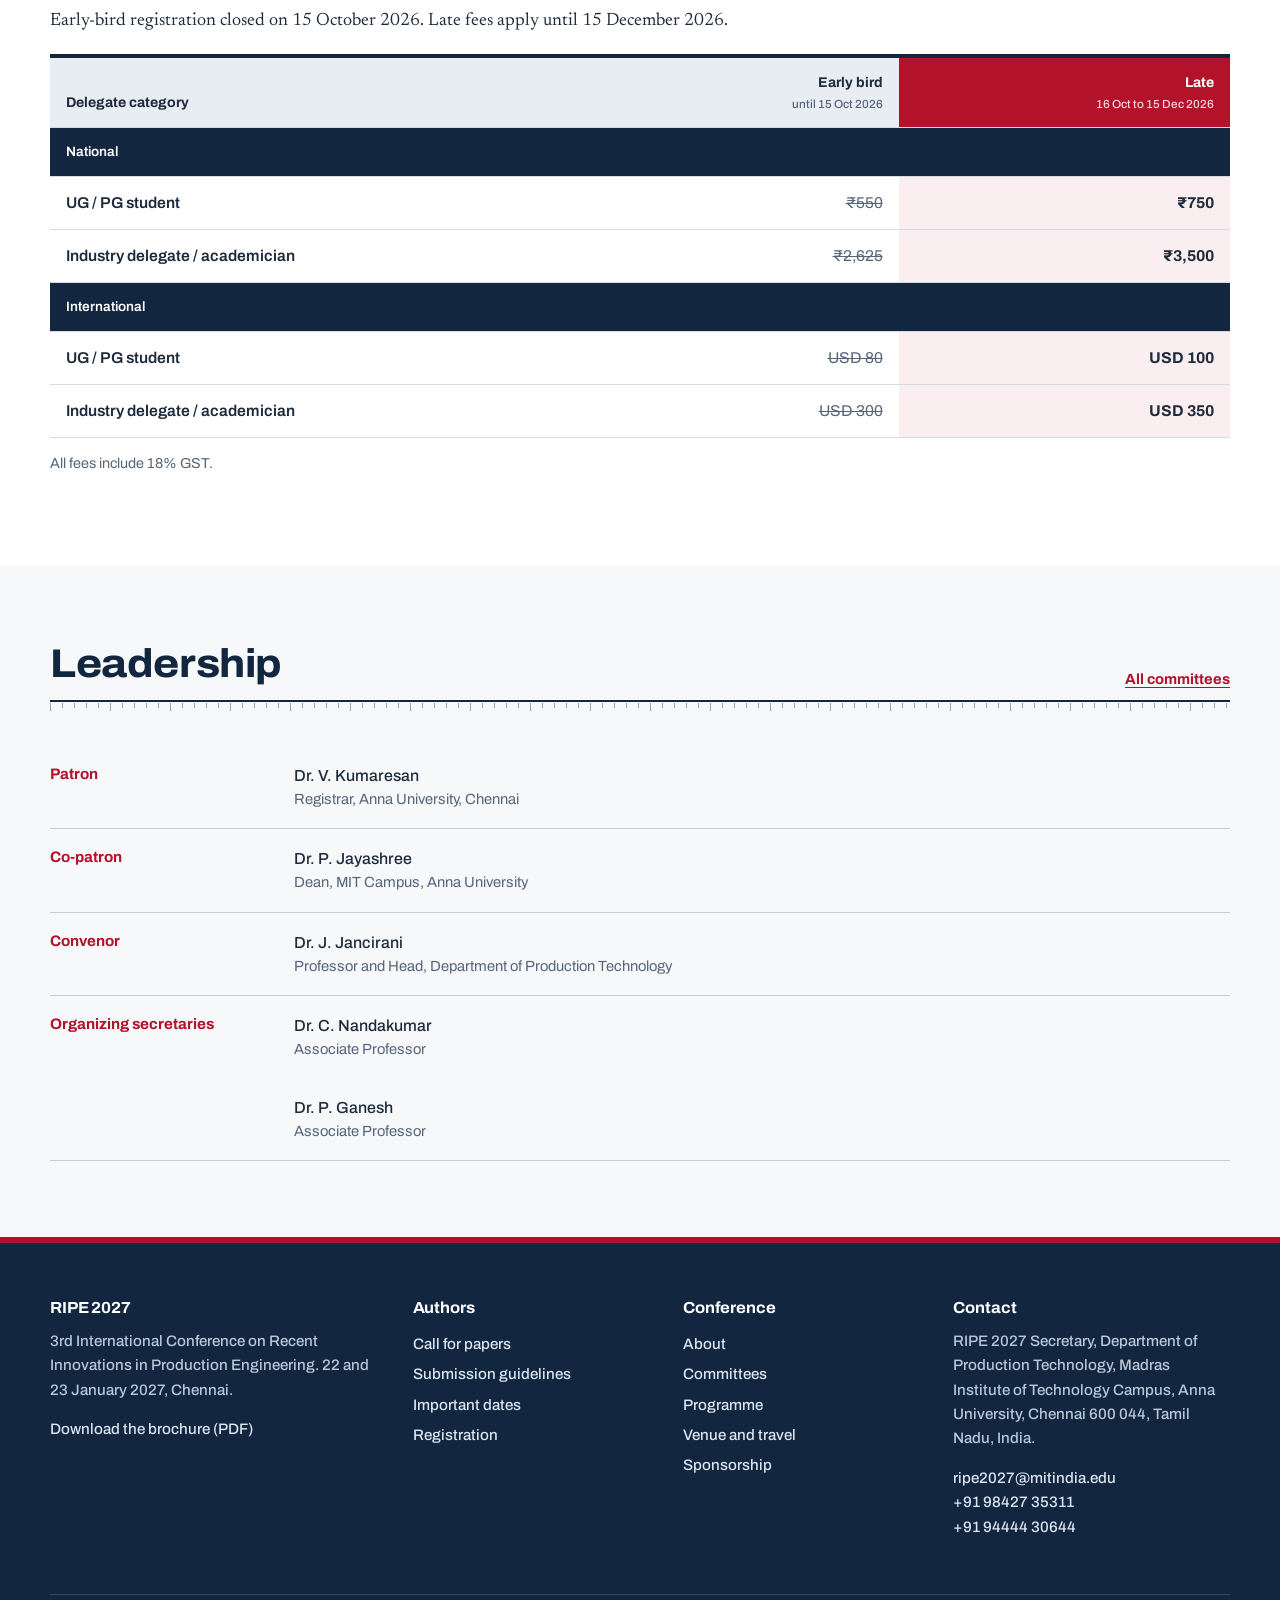
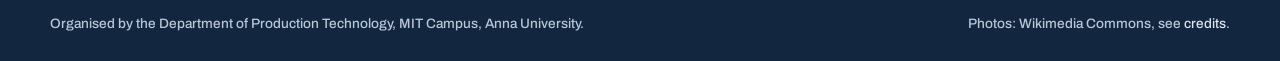
==== commit 46588016: "Polish pass: gear-train hero, facts strip, ways to take part, measured dates scale, scroll entrances" ====
--- a/index.html
+++ b/index.html
@@ -16,6 +16,11 @@
 
 <section class="hero">
 <div class="hero-img"><img src="assets/img/mit-entrance.jpg" alt="The red entrance gate of Madras Institute of Technology, Chennai" fetchpriority="high"></div>
+<div class="hero-art" aria-hidden="true">
+<svg viewBox="0 0 460 330" class="gears">
+<g class="gear-a"><circle cx="150" cy="160" r="118" fill="none" stroke="currentColor" stroke-width="12" stroke-dasharray="15.4 15.4"/><circle cx="150" cy="160" r="104" fill="none" stroke="currentColor" stroke-width="1.5"/><circle cx="150" cy="160" r="30" fill="none" stroke="currentColor" stroke-width="1.5"/><path d="M150 56V264M46 160H254M76 86L224 234M224 86L76 234" stroke="currentColor" stroke-width="1.2" fill="none"/></g>
+<g class="gear-b"><circle cx="340" cy="160" r="68" fill="none" stroke="currentColor" stroke-width="9" stroke-dasharray="15.4 15.4"/><circle cx="340" cy="160" r="58" fill="none" stroke="currentColor" stroke-width="1.5"/><circle cx="340" cy="160" r="14" fill="none" stroke="currentColor" stroke-width="1.5"/><path d="M340 102V218M282 160H398" stroke="currentColor" stroke-width="1.2" fill="none"/></g>
+</svg></div>
 <div class="wrap">
 <div>
 <h1><span>Recent Innovations</span><span>in Production</span><span>Engineering</span></h1>
@@ -34,17 +39,27 @@
 </div>
 </section>
 
+
+<section class="facts" aria-label="Conference at a glance"><div class="wrap">
+<dl data-stagger>
+<div><dt>days of sessions, 22 and 23 January</dt><dd><b data-count="2">2</b></dd></div>
+<div><dt>topics invited from authors</dt><dd><b data-count="30">30</b></dd></div>
+<div><dt>members on the advisory committees</dt><dd><b data-count="38">38</b></dd></div>
+<div><dt>years of Production Technology at MIT</dt><dd><b data-count="50">50</b></dd></div>
+</dl></div></section>
+
 <section class="section white">
 <div class="wrap">
-<div class="sec-head"><h2>Important dates</h2><a href="dates.html">All dates and details</a></div>
-<ol class="scale reveal" data-today>
+<div class="sec-head ruled"><h2>Important dates</h2><a href="dates.html">All dates and details</a></div>
+<div class="scale-wrap reveal" data-today><div class="rule" aria-hidden="true"><i class="fill"></i></div><div class="months" aria-hidden="true"></div>
+<ol class="scale">
 <li data-date="2026-07-15"><div class="txt"><span class="d">15 Jul 2026</span><span class="l">Abstract submission</span><span class="s"></span></div></li>
 <li data-date="2026-08-31"><div class="txt"><span class="d">31 Aug 2026</span><span class="l">Notice of paper acceptance</span><span class="s"></span></div></li>
 <li data-date="2026-09-30"><div class="txt"><span class="d">30 Sep 2026</span><span class="l">Camera-ready paper</span><span class="s"></span></div></li>
 <li data-date="2026-10-15"><div class="txt"><span class="d">15 Oct 2026</span><span class="l">Early-bird registration ends</span><span class="s"></span></div></li>
 <li data-date="2026-12-15"><div class="txt"><span class="d">15 Dec 2026</span><span class="l">Late registration ends</span><span class="s"></span></div></li>
-<li class="is-event" data-date="2027-01-22"><div class="txt"><span class="d">22 to 23 Jan 2027</span><span class="l">Conference, Chennai</span><span class="s"></span></div></li>
-</ol>
+<li class="is-event" data-date="2027-01-22"><div class="txt"><span class="d">22–23 Jan 2027</span><span class="l">Conference, Chennai</span><span class="s"></span></div></li>
+</ol></div>
 </div>
 </section>
 
@@ -56,7 +71,7 @@
 <p>Keynote lectures by invited speakers, paper presentations and discussion sessions give delegates a chance to compare methods, take on shared problems and learn from each other. This is the third edition, held in the Golden Jubilee year of the Department of Production Technology.</p>
 <p><a href="about.html">Read more about the conference and host</a></p>
 </div>
-<figure class="fig">
+<figure class="fig reveal-img">
 <img src="assets/img/mit-admin-block.jpg" alt="Administrative block, Anna University Madras Institute of Technology" loading="lazy">
 <div class="jubilee"><svg viewBox="0 0 100 100" aria-hidden="true"><circle cx="50" cy="50" r="44" fill="none" stroke="#d9b25a" stroke-width="7" stroke-dasharray="7.6 7.6"/><text x="50" y="58" text-anchor="middle" font-family="Archivo,Arial,sans-serif" font-weight="800" font-size="32" fill="#fff">50</text><text x="50" y="74" text-anchor="middle" font-family="Archivo,Arial,sans-serif" font-weight="600" font-size="10" fill="#d9b25a">years</text></svg></div>
 <figcaption>Administrative block, Madras Institute of Technology.</figcaption>
@@ -66,12 +81,21 @@
 
 <section class="section steel">
 <div class="wrap">
-<div class="sec-head"><h2>Conference themes</h2><a href="call-for-papers.html">Full list of topics</a></div>
-<ul class="themes"><li>Sustainable manufacturing</li><li>Robotics and automation</li><li>Industry 4.0 and 5.0</li><li>Additive manufacturing</li><li>Advanced manufacturing</li><li>Composites</li><li>Smart materials</li><li>Surface engineering</li><li>Resource management</li></ul>
+<div class="sec-head ruled"><h2>Conference themes</h2><a href="call-for-papers.html">Full list of topics</a></div>
+<ul class="themes" data-stagger><li>Sustainable manufacturing</li><li>Robotics and automation</li><li>Industry 4.0 and 5.0</li><li>Additive manufacturing</li><li>Advanced manufacturing</li><li>Composites</li><li>Smart materials</li><li>Surface engineering</li><li>Resource management</li></ul>
 </div>
 </section>
 
-<section class="section dark tight">
+<section class="section">
+<div class="wrap">
+<div class="sec-head ruled"><h2>Ways to take part</h2></div>
+<div class="take" data-stagger>
+<a href="submission.html"><h3>Present a paper</h3><p>Send an abstract to the secretariat. Accepted papers are published in Scopus-indexed proceedings or journals.</p><span>Submission guidelines</span></a>
+<a href="registration.html"><h3>Attend</h3><p>Register as a student, research scholar, academician or industry delegate, national or international.</p><span>Registration fees</span></a>
+<a href="sponsorship.html"><h3>Support</h3><p>Industry and institutions are welcome to sponsor or exhibit in the department's Golden Jubilee year.</p><span>Sponsorship</span></a>
+</div></div></section>
+
+<section class="section dark tight pub">
 <div class="wrap pubband">
 <div class="big">Scopus</div>
 <p>Accepted and presented papers are published in Scopus-indexed proceedings or journals, after peer review. The conference website lists the Q1 and Q2 journals.</p>
@@ -81,7 +105,7 @@
 
 <section class="section white">
 <div class="wrap">
-<div class="sec-head"><h2>Registration fees</h2><a href="registration.html">Full fee table</a></div>
+<div class="sec-head ruled"><h2>Registration fees</h2><a href="registration.html">Full fee table</a></div>
 <p data-fee-note></p>
 <div class="tbl-wrap reveal"><table>
 <thead><tr><th scope="col">Delegate category</th><th scope="col" class="num col-now-h" data-col="early">Early bird<small>until 15 Oct 2026</small></th><th scope="col" class="num" data-col="late">Late<small>16 Oct to 15 Dec 2026</small></th></tr></thead>
@@ -99,8 +123,8 @@
 
 <section class="section">
 <div class="wrap">
-<div class="sec-head"><h2>Leadership</h2><a href="committees.html">All committees</a></div>
-<dl class="roles">
+<div class="sec-head ruled"><h2>Leadership</h2><a href="committees.html">All committees</a></div>
+<dl class="roles" data-stagger>
 <div><dt>Patron</dt><dd>Dr. V. Kumaresan<span>Registrar, Anna University, Chennai</span></dd></div>
 <div><dt>Co-patron</dt><dd>Dr. P. Jayashree<span>Dean, MIT Campus, Anna University</span></dd></div>
 <div><dt>Convenor</dt><dd>Dr. J. Jancirani<span>Professor and Head, Department of Production Technology</span></dd></div>
--- a/css/style.css
+++ b/css/style.css
@@ -101,7 +101,7 @@
 
 /* ---------- hero ---------- */
 .hero { position: relative; color: #fff; background: var(--ink); overflow: hidden; isolation: isolate; }
-.hero-img { position: absolute; inset: 0; z-index: -2; }
+.hero-img { position: absolute; inset: -160px 0 0; z-index: -2; }
 .hero-img img { width: 100%; height: 100%; object-fit: cover; object-position: 50% 30%; transform: scale(1.06); animation: settle 2.4s var(--ease) forwards; }
 .hero::before { content: ""; position: absolute; inset: 0; z-index: -1; background: linear-gradient(90deg, rgba(18, 38, 63, .96) 0%, rgba(18, 38, 63, .86) 46%, rgba(18, 38, 63, .35) 100%); }
 .hero .wrap { display: grid; grid-template-columns: minmax(0, 1.5fr) minmax(250px, .7fr); gap: 40px; align-items: end; padding: 84px 0 64px; min-height: 600px; }
@@ -183,48 +183,60 @@
 .notice time { font-weight: 700; color: var(--red); white-space: nowrap; }
 .notice li > span { padding-bottom: 12px; border-bottom: 1px solid var(--steel-2); margin-bottom: 6px; }
 
-/* scale of dates: proportional ruler on desktop, list on mobile */
-.scale { list-style: none; margin: 0; padding: 0; position: relative; }
-.scale li { position: relative; padding: 0 0 22px 28px; border-left: 2px solid var(--steel-2); margin-left: 6px; font-family: var(--f-display); }
-.scale li::before { content: ""; position: absolute; left: -7px; top: 3px; width: 12px; height: 12px; background: var(--white); border: 3px solid var(--ink); }
-.scale li.is-past { color: var(--muted); }
-.scale li.is-past::before { border-color: var(--steel-2); background: var(--steel-2); }
-.scale li.is-next::before { border-color: var(--red); background: var(--red); }
-.scale li.is-event::before { border-color: var(--brass); background: var(--brass); }
-.scale .d { display: block; font-weight: 800; font-size: 1.15rem; }
-.scale .l { display: block; font-weight: 500; font-size: .95rem; }
-.scale .s { display: inline-block; margin-top: 5px; font: 700 .72rem/1 var(--f-display); padding: 4px 7px; background: var(--steel); color: var(--muted); }
-.scale .is-next .s { background: var(--red); color: #fff; }
-.scale .is-event .s { background: var(--brass); color: #fff; }
+/* dates: a measured scale. Ink fills as time passes; each deadline is a callout standing on the ruler. */
+.scale-wrap { position: relative; }
+.scale { list-style: none; margin: 0; padding: 0; font-family: var(--f-display); }
+.rule, .months { display: none; }
+.scale li { position: relative; padding: 0 0 26px 26px; border-left: 2px solid var(--line); margin-left: 6px; transition: opacity .5s var(--d, 0s); }
+.scale li:last-child { padding-bottom: 0; }
+.scale li::before { content: ""; position: absolute; left: -7px; top: 5px; width: 12px; height: 12px; background: var(--ink); }
+.scale .d { display: block; font-weight: 800; font-size: 1.2rem; color: var(--ink); line-height: 1.2; }
+.scale .l { display: block; font-weight: 500; font-size: .98rem; line-height: 1.3; margin-top: 2px; }
+.scale .s { display: block; margin-top: 3px; font-weight: 600; font-size: .82rem; color: var(--muted); }
+.scale .is-past::before { background: var(--line); }
+.scale .is-past .d, .scale .is-past .l { color: var(--muted); }
+.scale .is-next { border-color: var(--red); }
+.scale .is-next::before, .scale .is-next .d, .scale .is-next .s { background: none; color: var(--red); }
+.scale .is-next::before { background: var(--red); }
+.scale .is-event::before { background: var(--brass); }
+.scale .is-event .s { color: var(--brass); }
+.scale-wrap.reveal li { opacity: 0; }
+.scale-wrap.reveal.in li { opacity: 1; }
+.today { display: none; }
 
 @media (min-width: 960px) {
-  .scale { height: 190px; margin: 24px 90px 0; border-top: 0; }
-  .scale::before { content: ""; position: absolute; left: -90px; right: -90px; top: 94px; height: 2px; background: var(--ink); }
-  .scale::after { content: "Jul 2026  to  Jan 2027"; position: absolute; right: -90px; top: 104px; font: 500 .75rem/1 var(--f-display); color: var(--muted); }
-  .scale li { position: absolute; left: var(--x); top: 0; width: 170px; margin: 0; padding: 0; border: 0; transform: translateX(-50%); text-align: center; height: 190px; }
-  .scale li::before { left: 50%; top: 88px; margin-left: -7px; width: 14px; height: 14px; }
-  .scale li:nth-child(odd) .txt { position: absolute; bottom: 106px; left: 0; right: 0; }
-  .scale li:nth-child(even) .txt { position: absolute; top: 116px; left: 0; right: 0; }
-  .scale li:nth-child(odd)::after, .scale li:nth-child(even)::after { content: ""; position: absolute; left: 50%; width: 1px; background: var(--ink); opacity: .4; }
-  .scale li:nth-child(odd)::after { top: 90px; height: 0; }
-  .scale li:nth-child(even)::after { top: 102px; height: 0; }
-  .scale li:last-child { transform: translateX(-70%); }
-  .scale li:last-child .txt { text-align: right; }
-  .scale li:last-child::before { left: 70%; }
-}
-.today { display: none; }
-@media (min-width: 960px) {
-  .today { display: block; position: absolute; left: var(--x); top: 84px; width: 2px; height: 22px; background: var(--red); }
-  .today span { position: absolute; left: 6px; top: -4px; font: 700 .72rem/1 var(--f-display); color: var(--red); white-space: nowrap; }
-}
+  .scale-wrap { height: 270px; margin: 6px 90px 0; }
+  .scale { position: absolute; inset: 0; }
+  .rule, .months { display: block; position: absolute; left: 0; right: 0; }
+  .rule { top: 210px; height: 2px; background: var(--line); }
+  .rule::after { content: ""; position: absolute; left: 0; right: 0; top: 2px; height: 6px; opacity: .35; background: repeating-linear-gradient(90deg, var(--ink) 0 1px, transparent 1px calc(100% / 32)); }
+  .fill { position: absolute; left: 0; top: -2px; height: 6px; width: 0; background: var(--ink); transition: width 1.5s var(--ease) .25s; }
+  .scale-wrap.in .fill { width: var(--p, 0); }
+  .months { top: 212px; height: 18px; }
+  .mk { position: absolute; left: var(--x); top: 0; height: 18px; border-left: 1px solid var(--ink); }
+  .mk b { position: absolute; left: 6px; top: 6px; font: 600 .78rem/1 var(--f-display); color: var(--muted); white-space: nowrap; }
+  .scale li { position: absolute; left: var(--x); top: calc(211px - var(--h)); height: var(--h); width: 176px; margin: 0; padding: 0 0 0 14px; border-left: 2px solid var(--line); }
+  .scale li:nth-child(odd) { --h: 172px; }
+  .scale li:nth-child(even) { --h: 96px; }
+  .scale li:last-child { --h: 74px; width: 210px; }
+  .scale li::before { left: -6px; top: auto; bottom: -5px; width: 10px; height: 10px; }
+  .scale li:last-child { transform: translateX(-100%); border-left: 0; border-right: 2px solid var(--brass); padding: 0 14px 0 0; text-align: right; }
+  .scale li:last-child::before { left: auto; right: -6px; }
+  .scale .d { font-size: 1.1rem; white-space: nowrap; }
+  .scale .l { font-size: .92rem; }
+  .today { display: block; position: absolute; left: var(--x); top: 198px; width: 2px; height: 50px; background: var(--red); }
+  .today span { position: absolute; left: 7px; top: 40px; font: 700 .78rem/1 var(--f-display); color: var(--red); white-space: nowrap; }
+  .today::before { content: ""; position: absolute; left: -4px; top: 8px; width: 10px; height: 10px; background: var(--red); border-radius: 50%; animation: pulse 2.4s ease-out infinite; }
+}
+@keyframes pulse { 0% { box-shadow: 0 0 0 0 rgba(179, 18, 43, .5); } 70%, 100% { box-shadow: 0 0 0 12px rgba(179, 18, 43, 0); } }
+@media (prefers-reduced-motion: reduce) { .today::before { animation: none; } }
 
 /* ---------- about split ---------- */
 .split { display: grid; grid-template-columns: minmax(0, 1.05fr) minmax(0, 1fr); gap: 56px; align-items: center; }
 .split.rev { grid-template-columns: minmax(0, 1fr) minmax(0, 1.05fr); }
 .fig { margin: 0; position: relative; }
 .fig img { width: 100%; aspect-ratio: 4 / 3; object-fit: cover; }
-.fig::before { content: ""; position: absolute; inset: 14px -14px -14px 14px; border: 2px solid var(--red); z-index: -1; }
-.fig figcaption { font: 500 .8rem/1.4 var(--f-display); color: var(--muted); margin-top: 22px; }
+.fig figcaption { font: 500 .8rem/1.4 var(--f-display); color: var(--muted); margin-top: 10px; }
 .jubilee { position: absolute; right: -22px; top: -22px; width: 112px; height: 112px; background: var(--ink); border-radius: 50%; display: grid; place-items: center; border: 3px solid var(--brass-light); }
 .jubilee svg { width: 96px; height: 96px; }
 @media (max-width: 900px) { .split, .split.rev { grid-template-columns: 1fr; gap: 44px; } .jubilee { right: 8px; top: -30px; } }
@@ -317,3 +329,88 @@
   .hero h1 { font-size: 2.15rem; }
   .cd b { font-size: 1.8rem; }
 }
+
+/* ================= polish pass: graphics, structure, motion ================= */
+
+/* hero: blueprint grid and a slow gear train, both behind the text */
+.hero-art { position: absolute; inset: 0; z-index: -1; pointer-events: none; color: var(--brass-light); overflow: hidden;
+  background-image: linear-gradient(rgba(255, 255, 255, .045) 1px, transparent 1px), linear-gradient(90deg, rgba(255, 255, 255, .045) 1px, transparent 1px);
+  background-size: 56px 56px; -webkit-mask-image: radial-gradient(ellipse 80% 90% at 75% 40%, #000 20%, transparent 75%); mask-image: radial-gradient(ellipse 80% 90% at 75% 40%, #000 20%, transparent 75%); }
+.gears { position: absolute; right: -40px; top: 28px; width: min(640px, 62vw); opacity: .16; }
+.gear-a, .gear-b { transform-box: fill-box; transform-origin: center; }
+.gear-a { animation: spin 140s linear infinite; }
+.gear-b { animation: spin 82s linear infinite reverse; }
+@keyframes spin { to { transform: rotate(360deg); } }
+@media (max-width: 880px) { .gears { top: auto; bottom: -30px; right: -90px; width: 520px; opacity: .22; } }
+
+/* hero headline: lines rise in sequence, then the dimension line and date follow */
+.hero h1 span { opacity: 0; animation: rise .8s var(--ease) forwards; }
+.hero h1 span:nth-child(1) { animation-delay: .05s; }
+.hero h1 span:nth-child(2) { animation-delay: .17s; }
+.hero h1 span:nth-child(3) { animation-delay: .29s; }
+.hero-img { will-change: transform; }
+
+/* nav underline draws on hover */
+.nav > a:not(.cta)::after { content: ""; position: absolute; left: 11px; right: 11px; bottom: 2px; height: 2px; background: var(--red); transform: scaleX(0); transform-origin: left; transition: transform .3s var(--ease); }
+.nav > a:not(.cta):hover::after, .nav > a[aria-current="page"]::after { transform: scaleX(1); }
+@media (max-width: 1060px) { .nav > a:not(.cta)::after { display: none; } }
+
+/* facts strip overlaps the hero edge */
+.facts { position: relative; z-index: 2; margin-top: -44px; }
+.facts dl { margin: 0; display: grid; grid-template-columns: repeat(4, 1fr); background: var(--white); border-top: 4px solid var(--red); box-shadow: 0 22px 40px -28px rgba(18, 38, 63, .55); }
+.facts dl > div { padding: 24px 26px 22px; border-right: 1px solid var(--steel-2); display: flex; flex-direction: column-reverse; justify-content: flex-end; gap: 6px; }
+.facts dl > div:last-child { border-right: 0; }
+.facts dd { margin: 0; }
+.facts b { font: 800 clamp(2.4rem, 4.4vw, 3.4rem)/1 var(--f-display); font-stretch: 116%; color: var(--ink); font-variant-numeric: tabular-nums; }
+.facts dt { font: 500 .9rem/1.35 var(--f-display); color: var(--muted); max-width: 22ch; }
+@media (max-width: 760px) { .facts { margin-top: -28px; } .facts dl { grid-template-columns: repeat(2, 1fr); } .facts dl > div { padding: 18px; border-bottom: 1px solid var(--steel-2); } .facts dl > div:nth-child(2n) { border-right: 0; } .facts dl > div:nth-last-child(-n+2) { border-bottom: 0; } }
+
+/* section heads end in a ruler that draws itself */
+.sec-head.ruled { position: relative; border-bottom: 2px solid transparent; }
+.sec-head.ruled::before { content: ""; position: absolute; left: 0; right: 0; bottom: -2px; height: 2px; background: var(--ink); transform: scaleX(0); transform-origin: left; transition: transform 1s var(--ease); }
+.sec-head.ruled::after { content: ""; position: absolute; left: 0; right: 0; bottom: -11px; height: 8px; opacity: 0; transition: opacity .6s .5s;
+  background: repeating-linear-gradient(90deg, var(--ink) 0 1px, transparent 1px 12px), repeating-linear-gradient(90deg, var(--ink) 0 1px, transparent 1px 60px); background-size: 100% 5px, 100% 8px; background-repeat: no-repeat; background-position: 0 0; }
+.sec-head.ruled.in::before { transform: none; }
+.sec-head.ruled.in::after { opacity: .4; }
+.section.dark .sec-head.ruled::before { background: var(--brass-light); }
+.section.dark .sec-head.ruled::after { background-image: repeating-linear-gradient(90deg, var(--brass-light) 0 1px, transparent 1px 12px); }
+.sec-head.ruled { margin-bottom: 44px; }
+
+/* quiet texture on tinted and dark sections */
+.section.steel { background-image: radial-gradient(rgba(18, 38, 63, .1) 1px, transparent 1.2px); background-size: 22px 22px; }
+.section.dark.pub { position: relative; overflow: hidden; background-image: repeating-radial-gradient(circle at 94% 50%, transparent 0 22px, rgba(217, 178, 90, .13) 22px 23px); }
+.page-head { background-image: linear-gradient(rgba(255, 255, 255, .04) 1px, transparent 1px), linear-gradient(90deg, rgba(255, 255, 255, .04) 1px, transparent 1px); background-size: 48px 48px; }
+
+/* ways to take part */
+.take { display: grid; grid-template-columns: repeat(3, 1fr); gap: 44px; }
+.take a { display: block; position: relative; padding-top: 22px; color: var(--text); text-decoration: none; }
+.take a::before { content: ""; position: absolute; left: 0; right: 0; top: 0; height: 4px; background: var(--steel-2); }
+.take a::after { content: ""; position: absolute; left: 0; top: 0; height: 4px; width: 100%; background: var(--red); transform: scaleX(0); transform-origin: left; transition: transform .45s var(--ease); }
+.take a:hover::after, .take a:focus-visible::after { transform: none; }
+.take h3 { font-size: 1.5rem; transition: color .2s; }
+.take a:hover h3 { color: var(--red); }
+.take p { margin-bottom: 14px; }
+.take span { font: 700 .92rem/1 var(--f-display); color: var(--red); border-bottom: 2px solid currentColor; padding-bottom: 3px; }
+@media (max-width: 820px) { .take { grid-template-columns: 1fr; gap: 32px; } }
+
+/* staggered entrances (lists only), set by JS through --d */
+[data-stagger] > * { opacity: 0; transform: translateY(14px); transition: opacity .6s var(--ease) var(--d, 0s), transform .6s var(--ease) var(--d, 0s); }
+[data-stagger].in > * { opacity: 1; transform: none; }
+.themes[data-stagger] > li { transition: opacity .6s var(--ease) var(--d, 0s), transform .6s var(--ease) var(--d, 0s), color .2s; }
+
+/* photos wipe in once */
+.fig.reveal-img img { clip-path: inset(0 100% 0 0); transform: scale(1.06); transition: clip-path 1.1s var(--ease), transform 1.6s var(--ease); }
+.fig.reveal-img.in img { clip-path: inset(0); transform: none; }
+.jubilee svg circle:first-child { transform-box: fill-box; transform-origin: center; animation: spin 60s linear infinite; }
+
+/* fee table rows */
+.tbl-wrap tbody tr { transition: background .2s; }
+
+@media (prefers-reduced-motion: reduce) {
+  .gear-a, .gear-b, .jubilee svg circle:first-child,
+  .hero h1 span { opacity: 1; }
+  [data-stagger] > * { opacity: 1; transform: none; }
+  .fig.reveal-img img { clip-path: none; transform: none; }
+  .sec-head.ruled::before { transform: none; } .sec-head.ruled::after { opacity: .4; }
+  .scale-wrap.reveal li { opacity: 1; } .fill { transition: none; }
+}
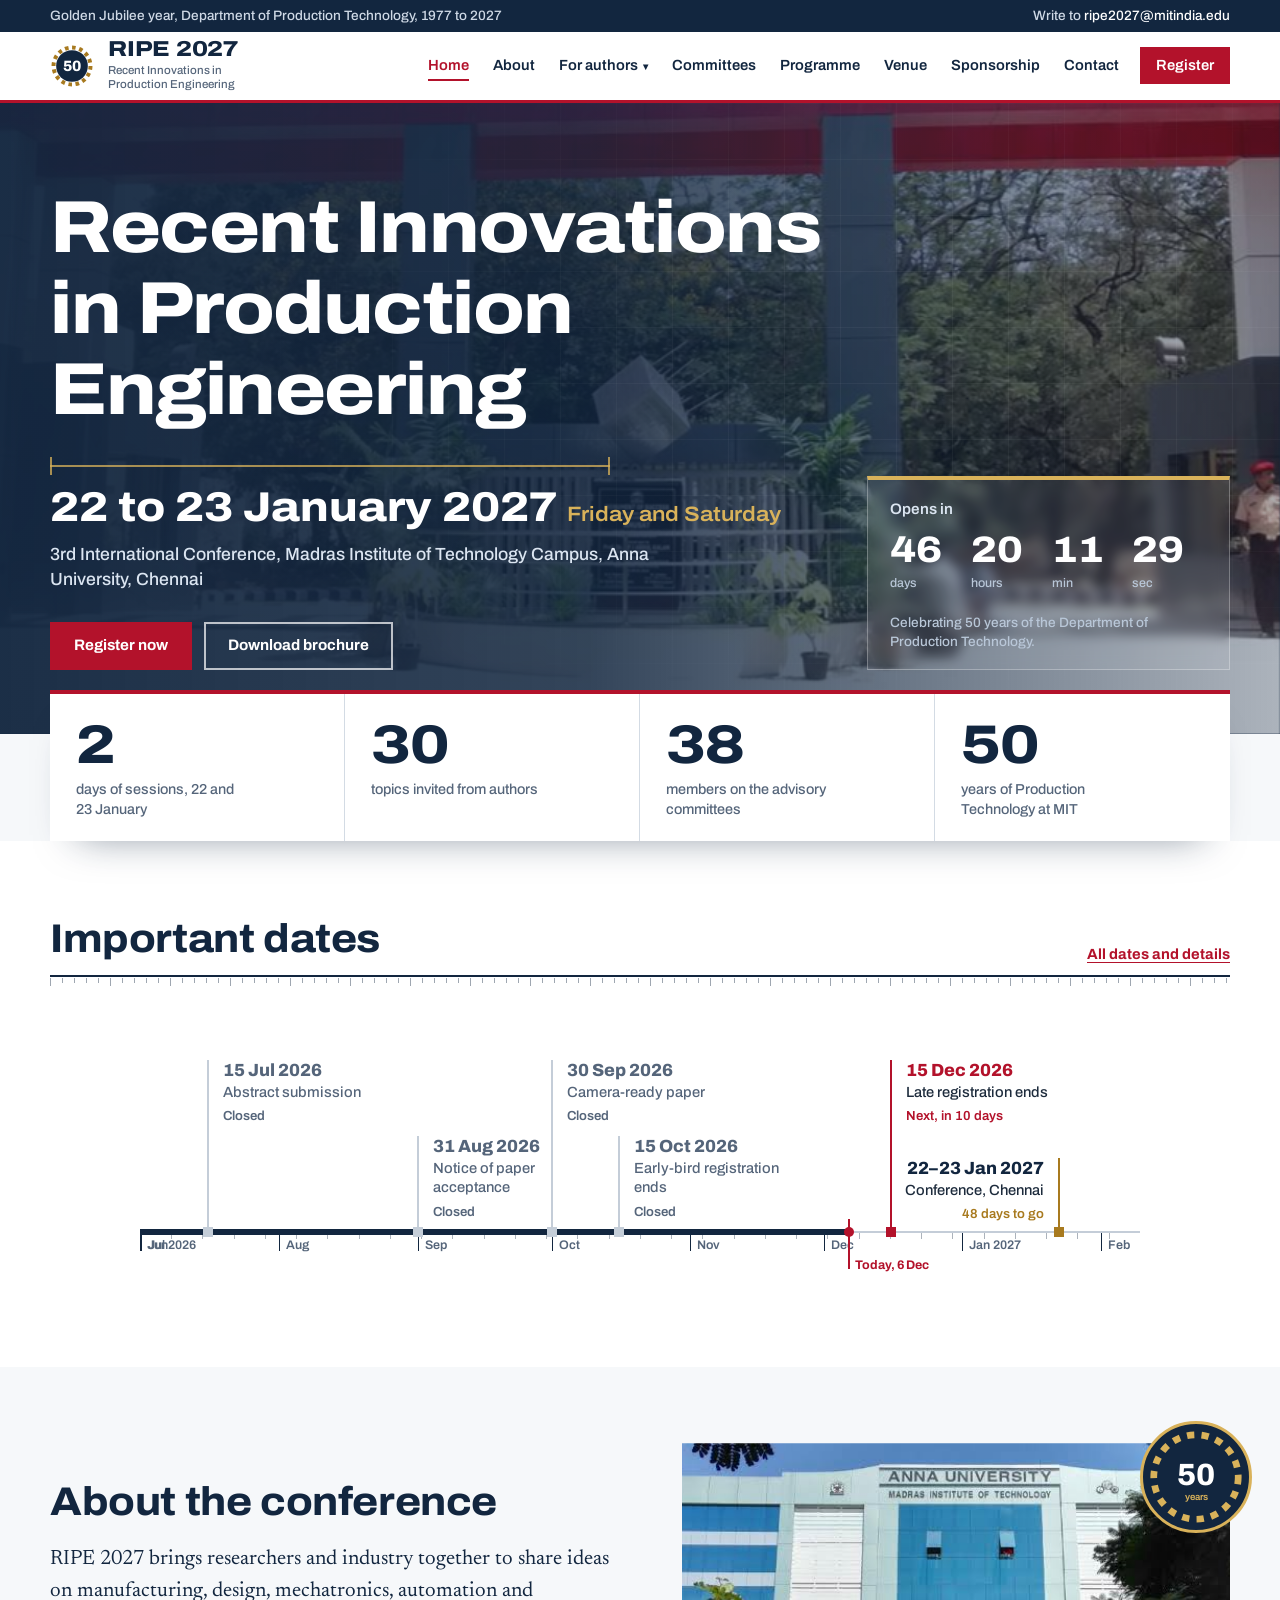
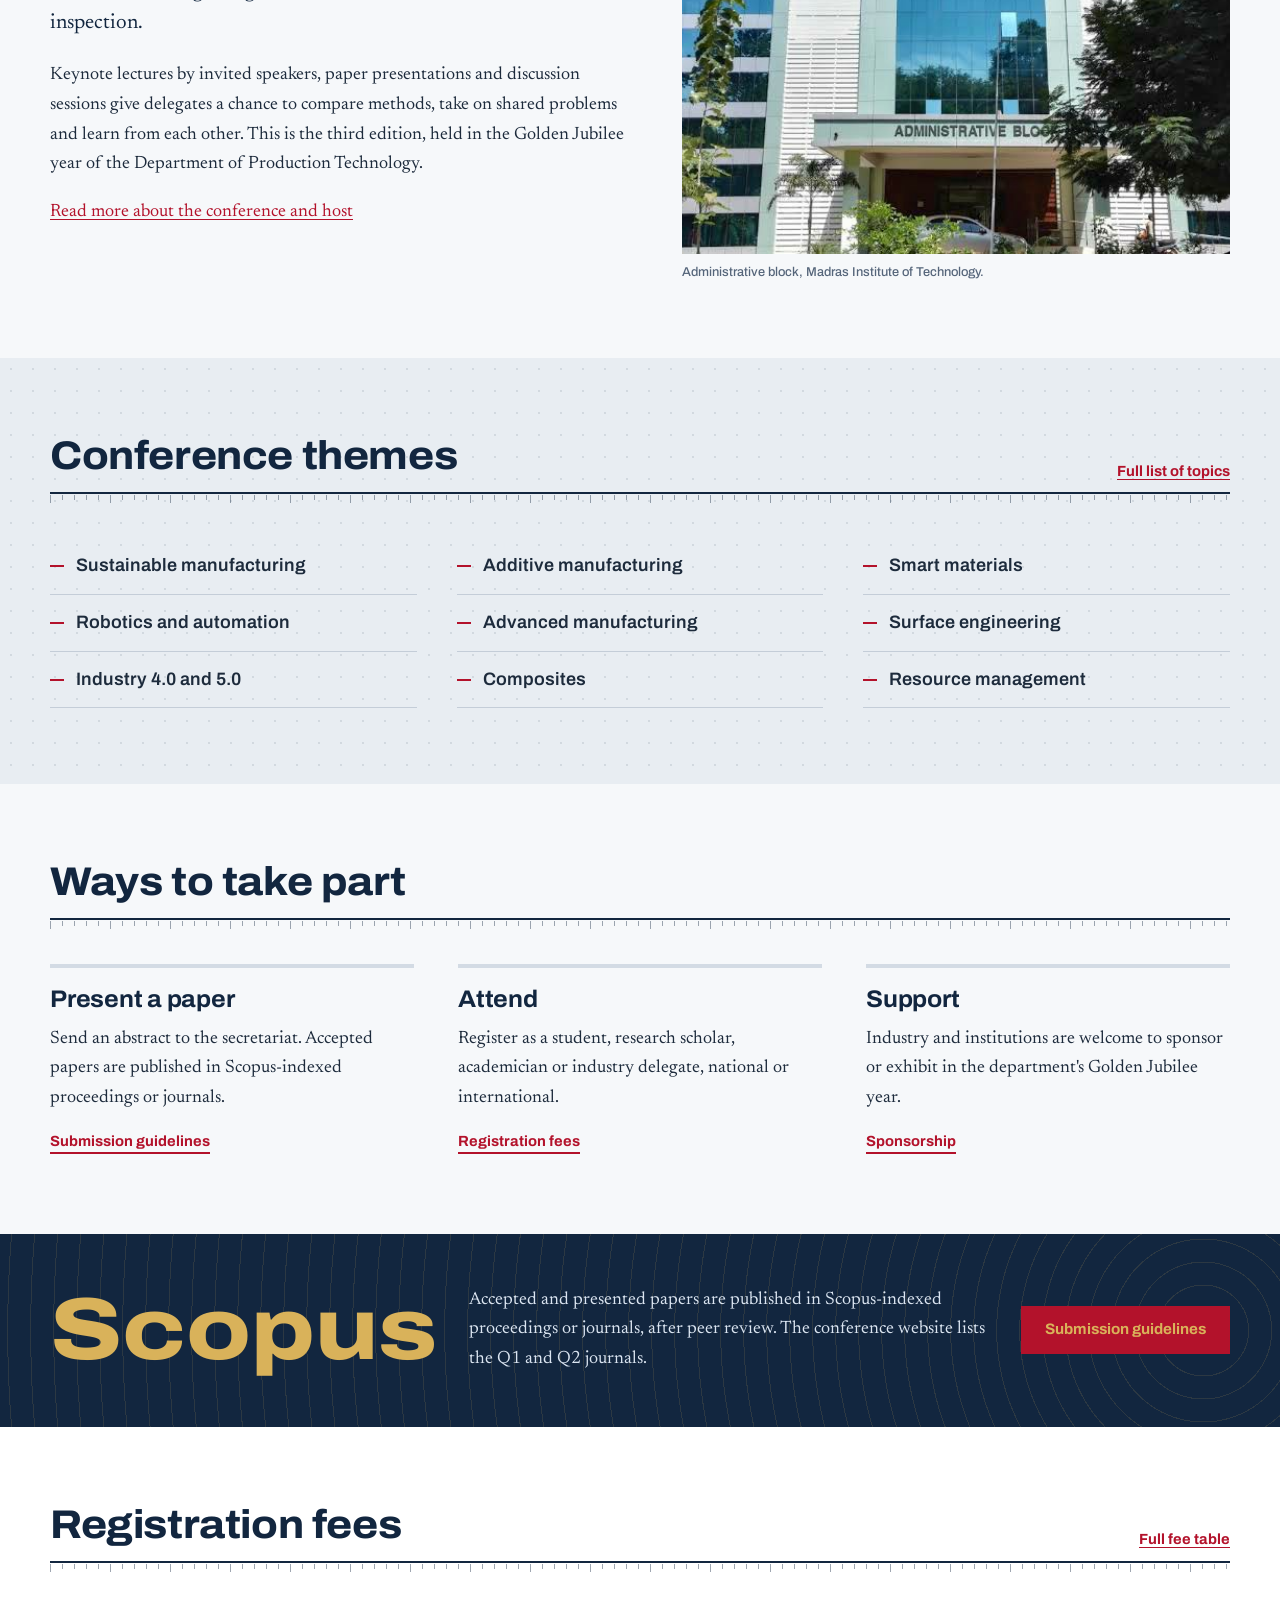
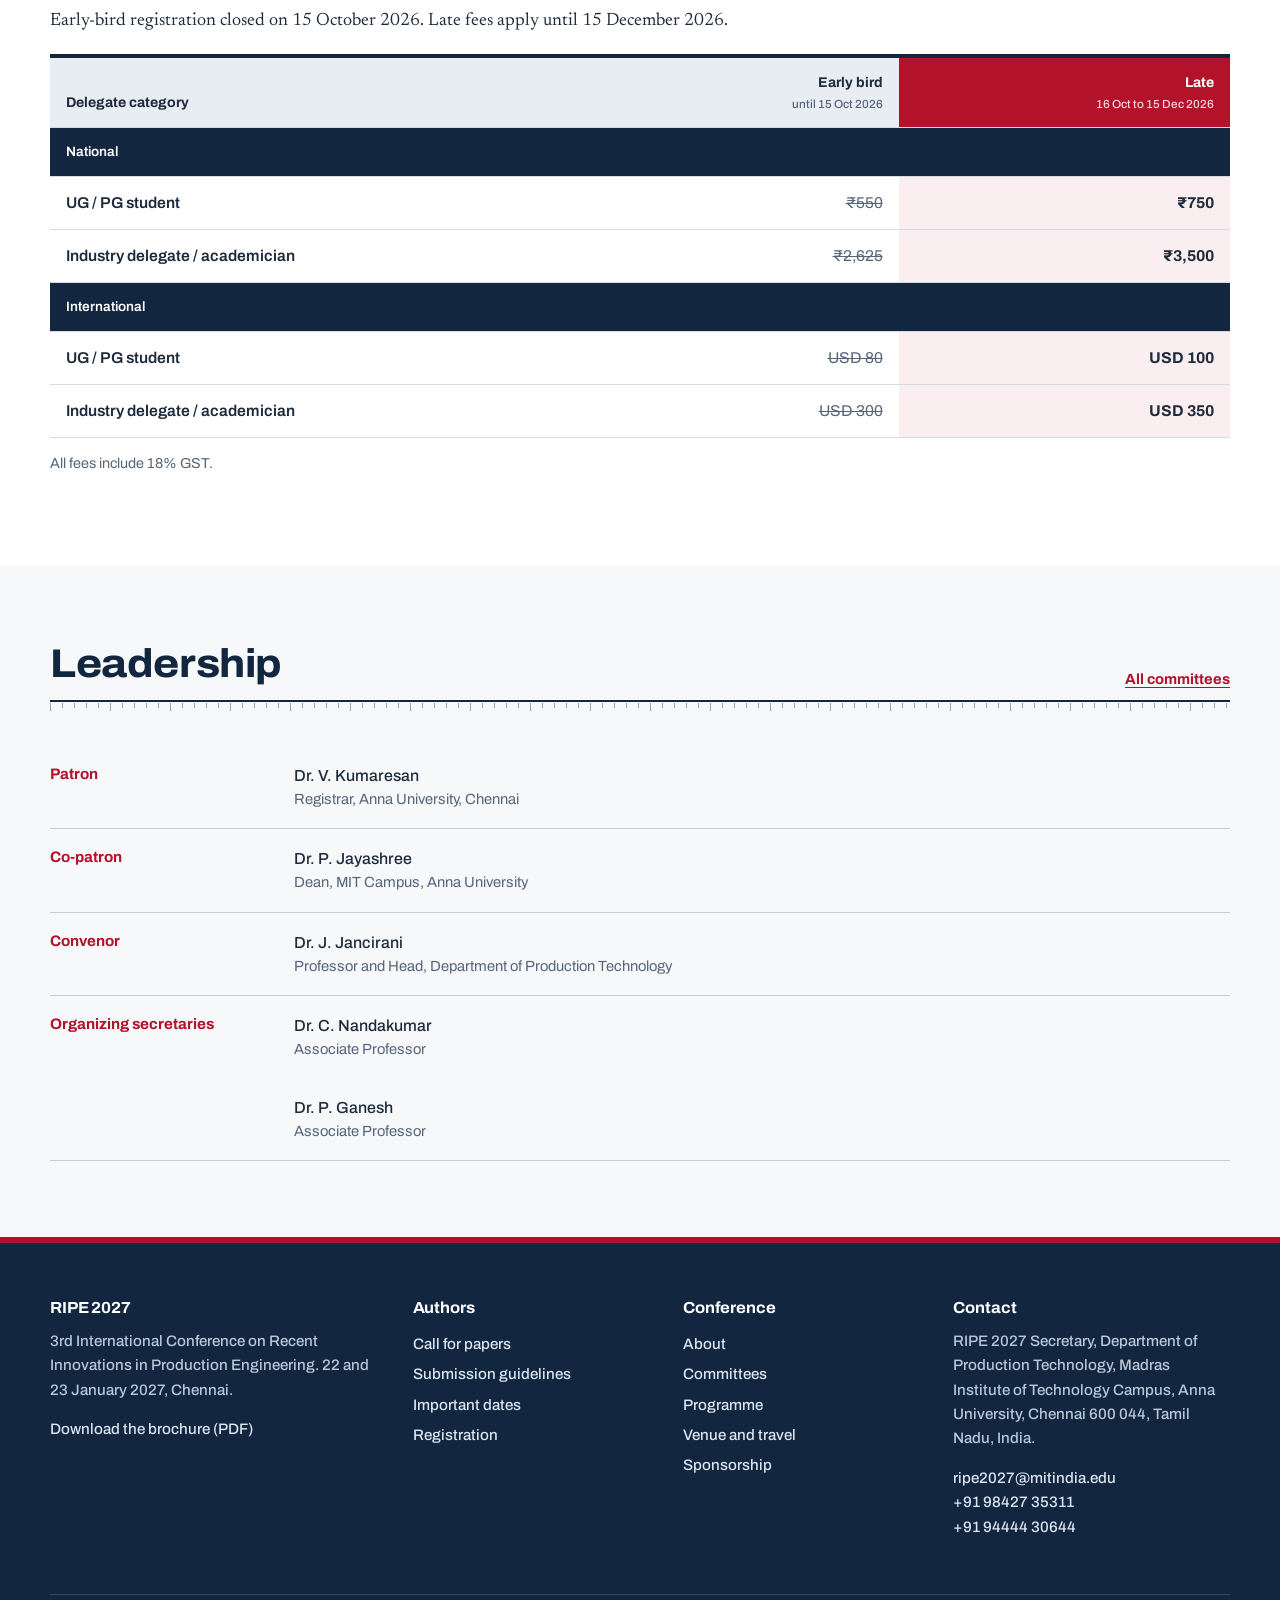
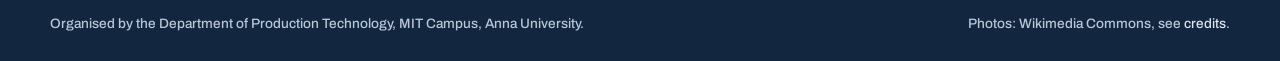
==== commit 9402a53c: "Remove gears from hero Co-Authored-By: Claude Sonnet 5.5 <noreply@anthropic.com>" ====
--- a/index.html
+++ b/index.html
@@ -16,11 +16,7 @@
 
 <section class="hero">
 <div class="hero-img"><img src="assets/img/mit-entrance.jpg" alt="The red entrance gate of Madras Institute of Technology, Chennai" fetchpriority="high"></div>
-<div class="hero-art" aria-hidden="true">
-<svg viewBox="0 0 460 330" class="gears">
-<g class="gear-a"><circle cx="150" cy="160" r="118" fill="none" stroke="currentColor" stroke-width="12" stroke-dasharray="15.4 15.4"/><circle cx="150" cy="160" r="104" fill="none" stroke="currentColor" stroke-width="1.5"/><circle cx="150" cy="160" r="30" fill="none" stroke="currentColor" stroke-width="1.5"/><path d="M150 56V264M46 160H254M76 86L224 234M224 86L76 234" stroke="currentColor" stroke-width="1.2" fill="none"/></g>
-<g class="gear-b"><circle cx="340" cy="160" r="68" fill="none" stroke="currentColor" stroke-width="9" stroke-dasharray="15.4 15.4"/><circle cx="340" cy="160" r="58" fill="none" stroke="currentColor" stroke-width="1.5"/><circle cx="340" cy="160" r="14" fill="none" stroke="currentColor" stroke-width="1.5"/><path d="M340 102V218M282 160H398" stroke="currentColor" stroke-width="1.2" fill="none"/></g>
-</svg></div>
+<div class="hero-art" aria-hidden="true"></div>
 <div class="wrap">
 <div>
 <h1><span>Recent Innovations</span><span>in Production</span><span>Engineering</span></h1>
--- a/css/style.css
+++ b/css/style.css
@@ -332,16 +332,11 @@
 
 /* ================= polish pass: graphics, structure, motion ================= */
 
-/* hero: blueprint grid and a slow gear train, both behind the text */
+/* hero: faint blueprint grid behind the text */
 .hero-art { position: absolute; inset: 0; z-index: -1; pointer-events: none; color: var(--brass-light); overflow: hidden;
   background-image: linear-gradient(rgba(255, 255, 255, .045) 1px, transparent 1px), linear-gradient(90deg, rgba(255, 255, 255, .045) 1px, transparent 1px);
   background-size: 56px 56px; -webkit-mask-image: radial-gradient(ellipse 80% 90% at 75% 40%, #000 20%, transparent 75%); mask-image: radial-gradient(ellipse 80% 90% at 75% 40%, #000 20%, transparent 75%); }
-.gears { position: absolute; right: -40px; top: 28px; width: min(640px, 62vw); opacity: .16; }
-.gear-a, .gear-b { transform-box: fill-box; transform-origin: center; }
-.gear-a { animation: spin 140s linear infinite; }
-.gear-b { animation: spin 82s linear infinite reverse; }
 @keyframes spin { to { transform: rotate(360deg); } }
-@media (max-width: 880px) { .gears { top: auto; bottom: -30px; right: -90px; width: 520px; opacity: .22; } }
 
 /* hero headline: lines rise in sequence, then the dimension line and date follow */
 .hero h1 span { opacity: 0; animation: rise .8s var(--ease) forwards; }
@@ -407,7 +402,7 @@
 .tbl-wrap tbody tr { transition: background .2s; }
 
 @media (prefers-reduced-motion: reduce) {
-  .gear-a, .gear-b, .jubilee svg circle:first-child,
+  .jubilee svg circle:first-child,
   .hero h1 span { opacity: 1; }
   [data-stagger] > * { opacity: 1; transform: none; }
   .fig.reveal-img img { clip-path: none; transform: none; }
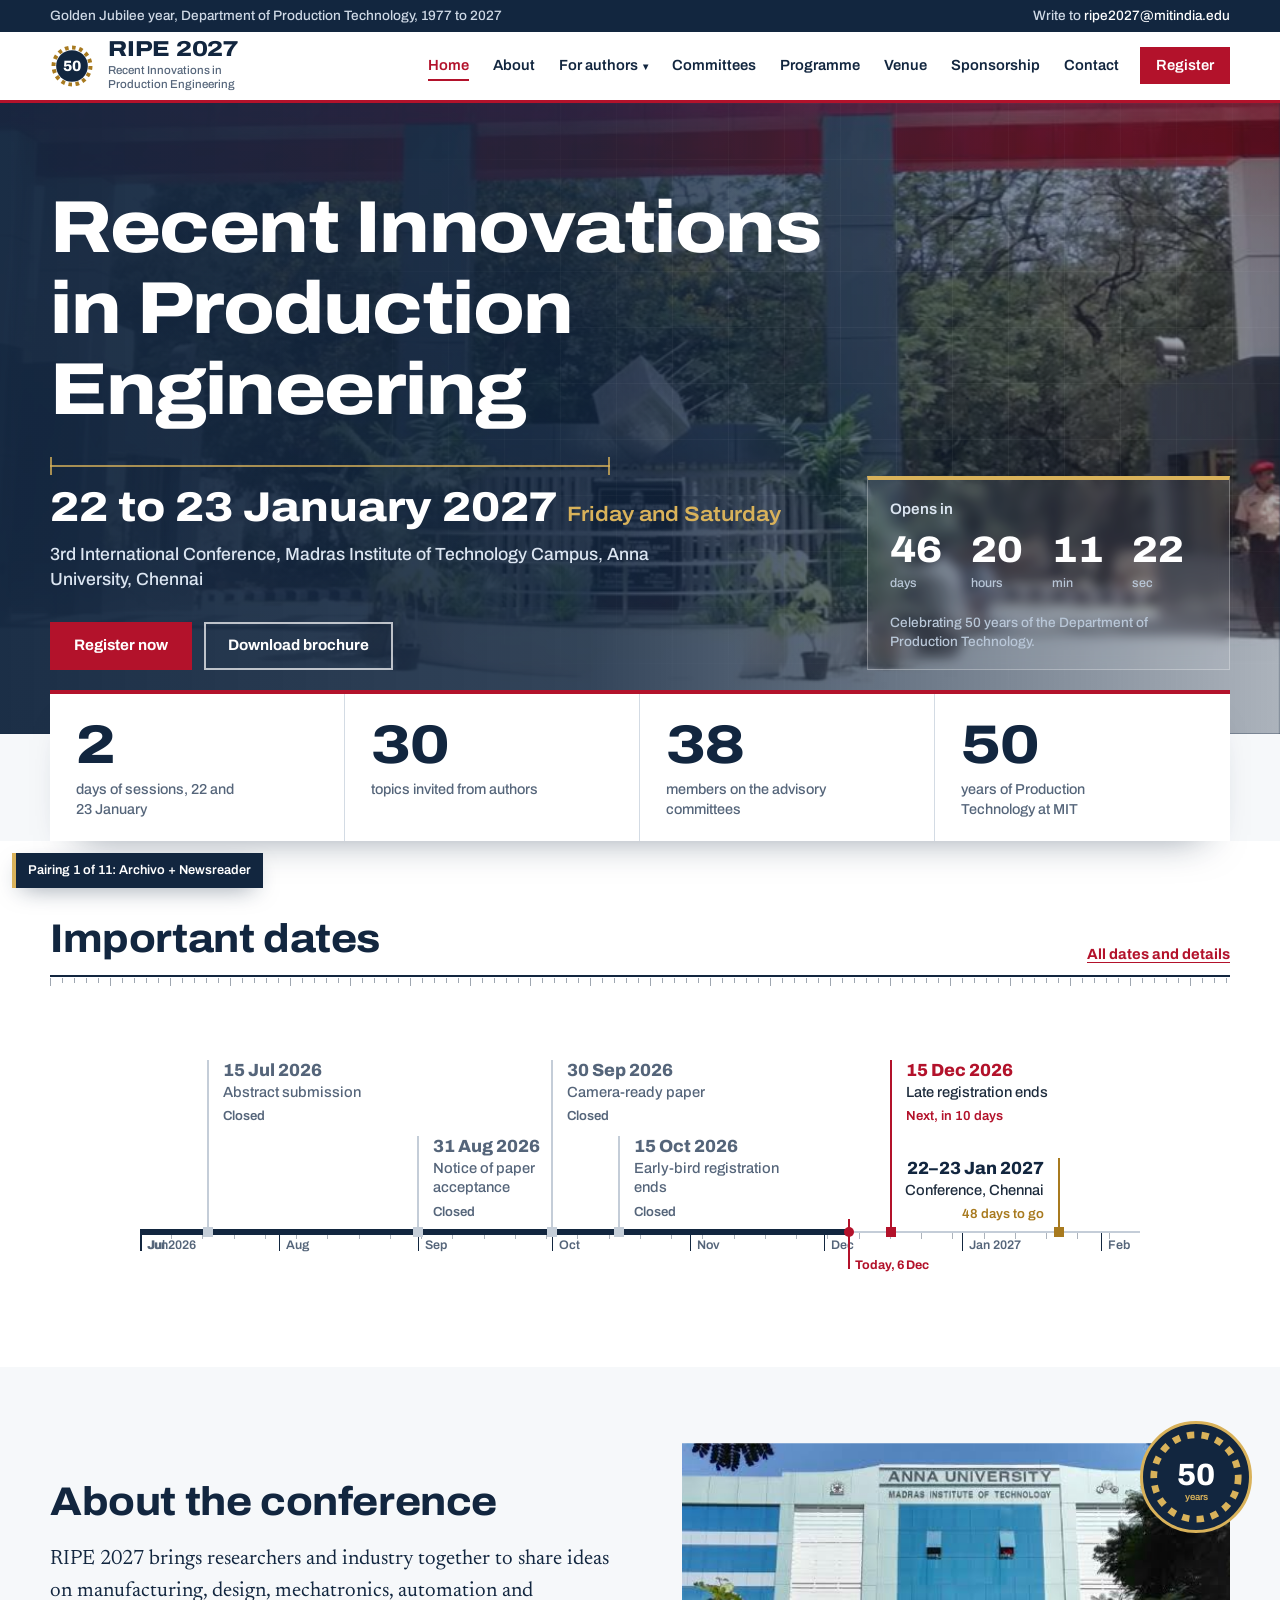
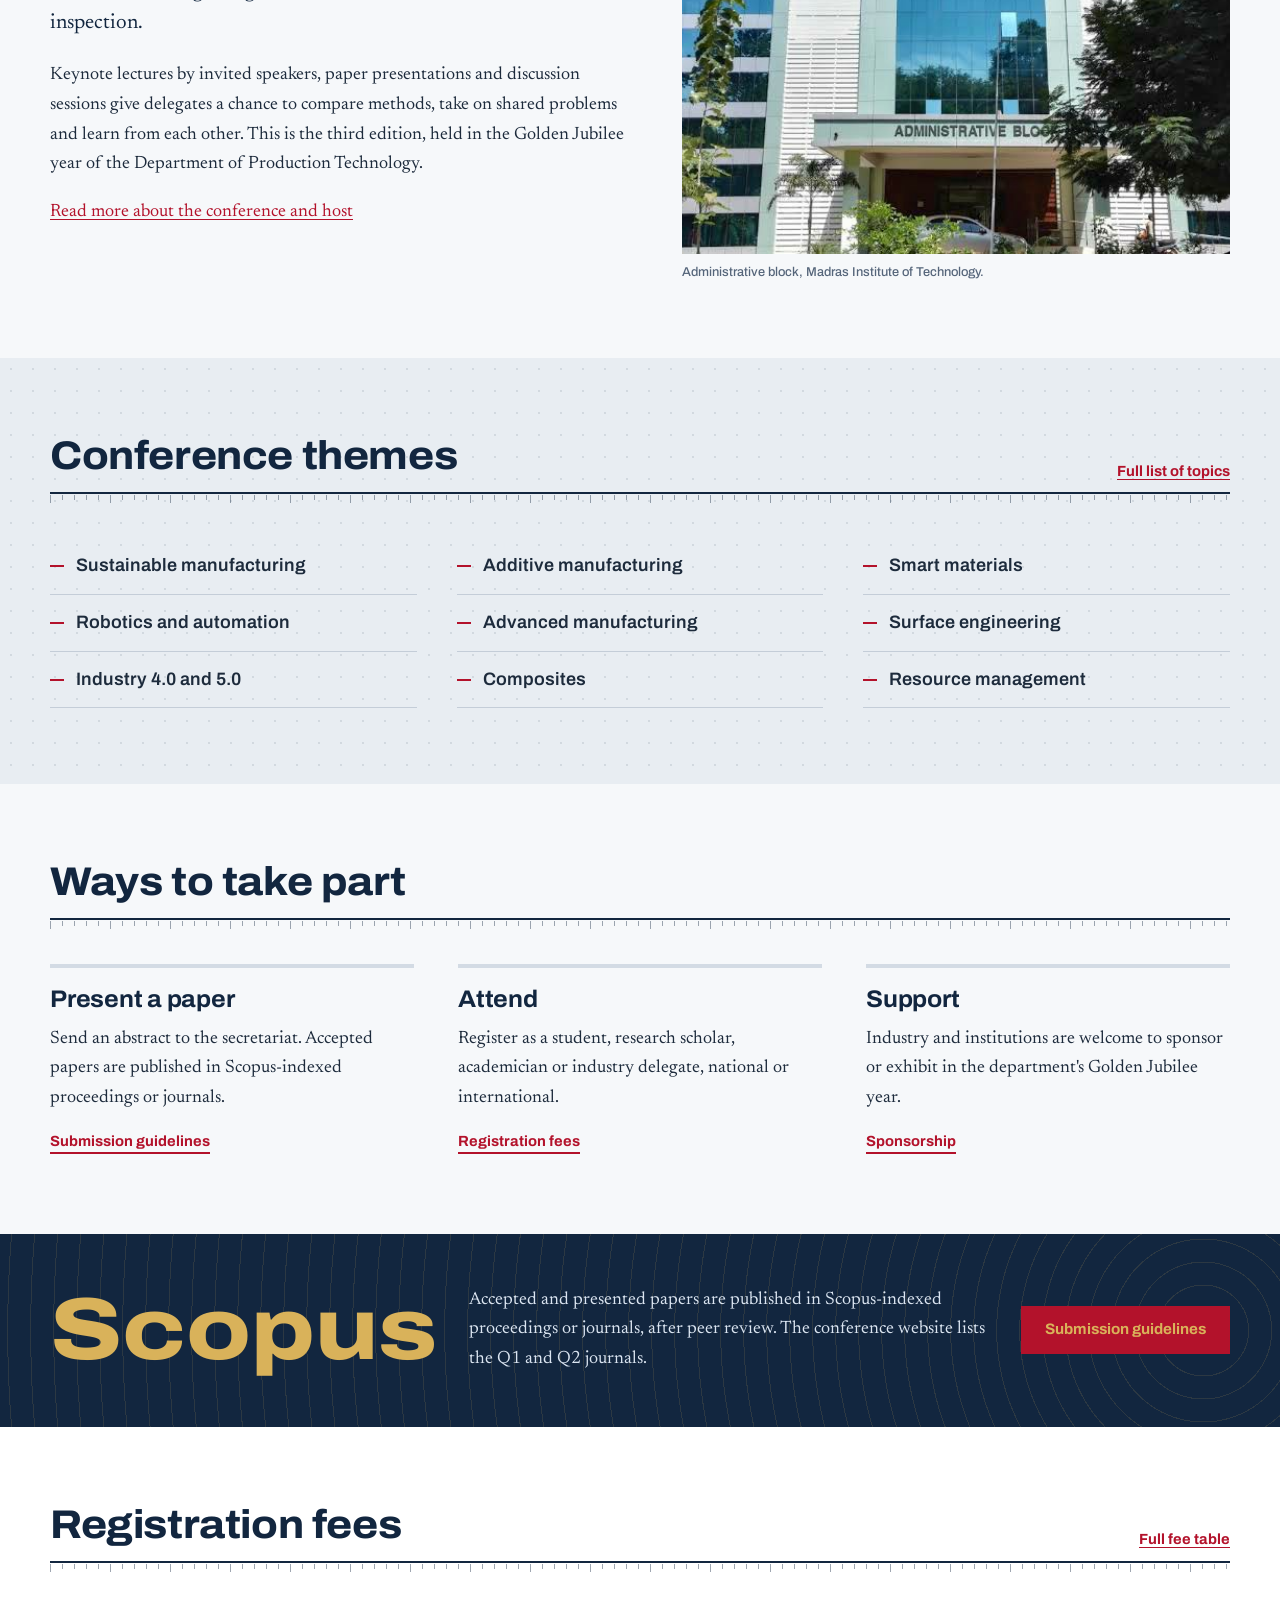
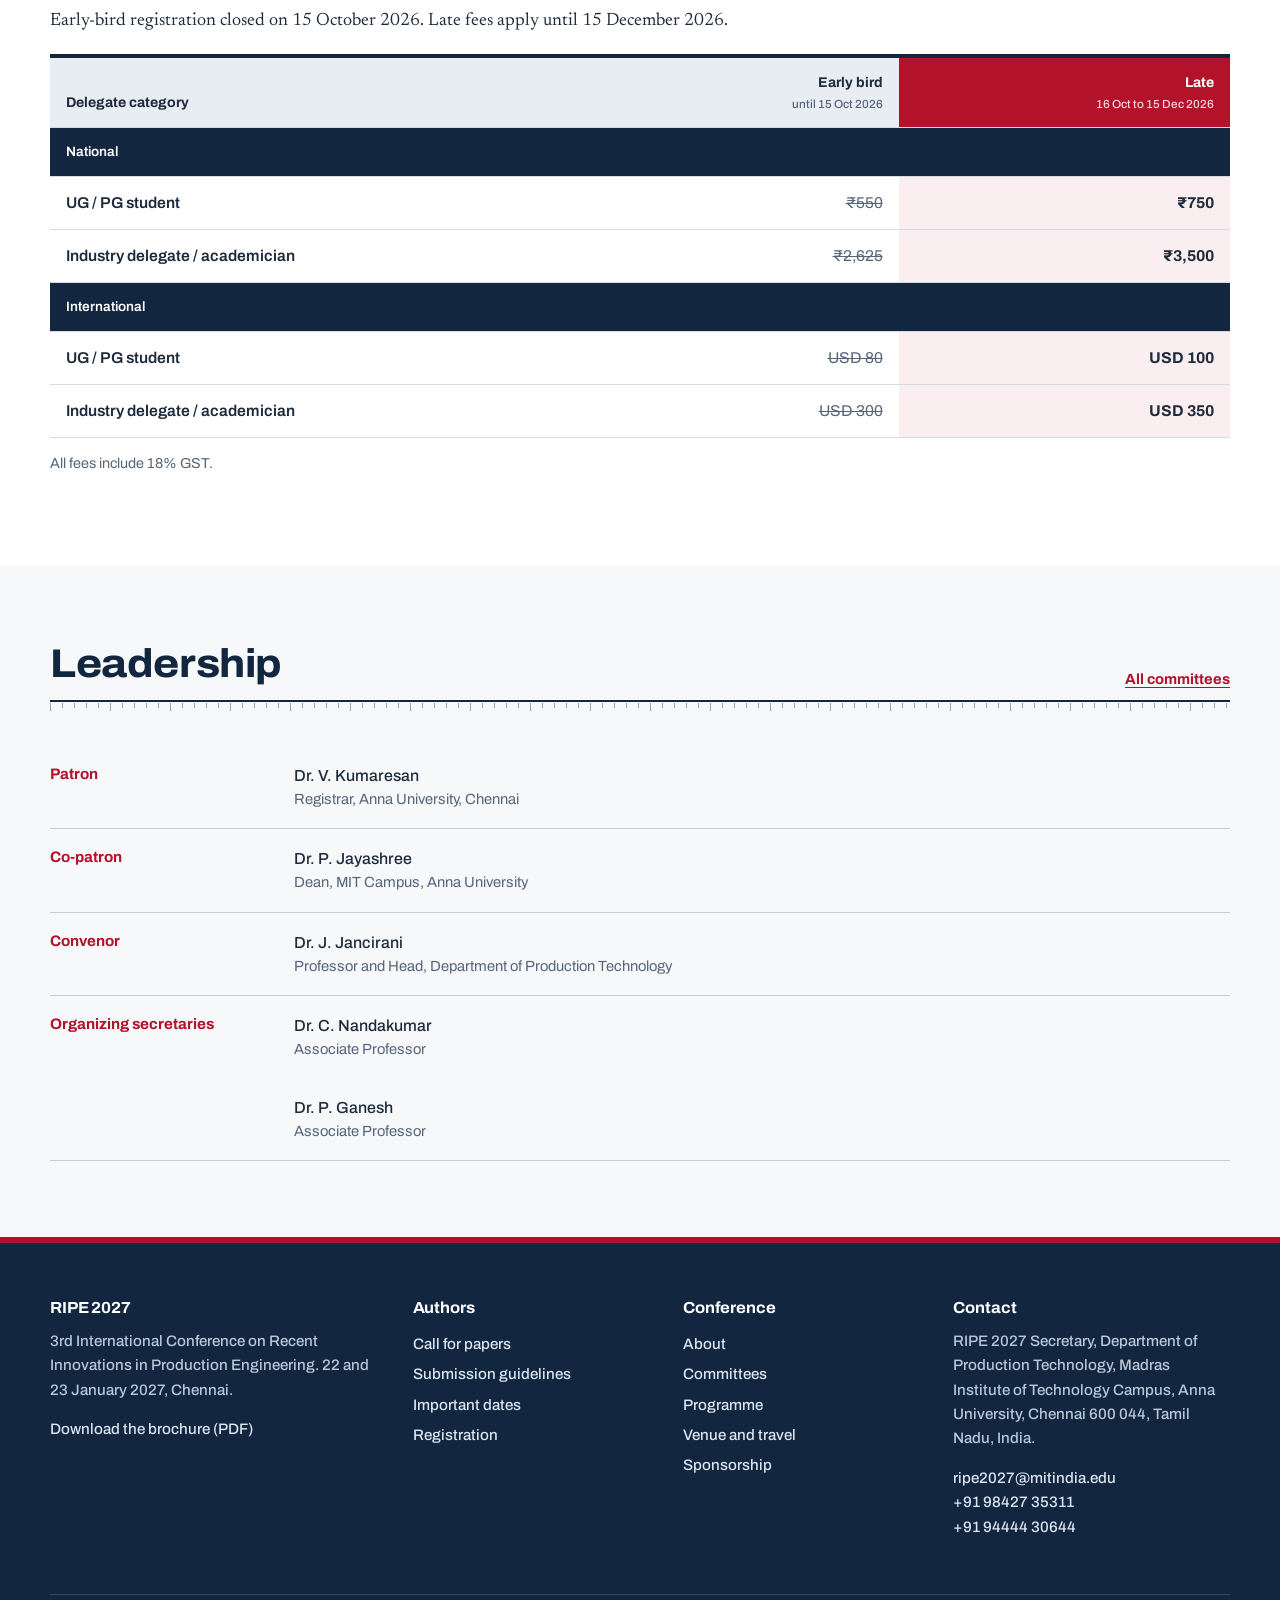
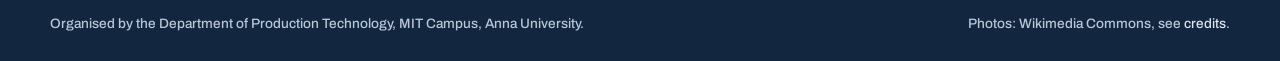
==== commit 29a00b27: "Try a different font pairing on each page for comparison Adds a temporary pairing label and a --f-ui" ====
--- a/index.html
+++ b/index.html
@@ -7,12 +7,14 @@
 <meta name="description" content="3rd International Conference on Recent Innovations in Production Engineering, 22 to 23 January 2027, Madras Institute of Technology Campus, Anna University, Chennai.">
 <link rel="preconnect" href="https://fonts.googleapis.com">
 <link rel="preconnect" href="https://fonts.gstatic.com" crossorigin>
-<link href="https://fonts.googleapis.com/css2?family=Archivo:wdth,wght@100..125,400..850&family=Newsreader:ital,opsz,wght@0,6..72,400..700;1,6..72,400..600&display=swap" rel="stylesheet">
 <link rel="icon" href="data:image/svg+xml,%3Csvg xmlns=%27http://www.w3.org/2000/svg%27 viewBox=%270 0 100 100%27%3E%3Ccircle cx=%2750%27 cy=%2750%27 r=%2742%27 fill=%27none%27 stroke=%27%23a87a1f%27 stroke-width=%279%27 stroke-dasharray=%278.2 8.2%27/%3E%3Ccircle cx=%2750%27 cy=%2750%27 r=%2736%27 fill=%27%2312263f%27/%3E%3C/svg%3E">
 <link rel="stylesheet" href="css/style.css">
+<link href="https://fonts.googleapis.com/css2?family=Archivo:wdth,wght@100..125,400..850&family=Newsreader:ital,opsz,wght@0,6..72,400..700;1,6..72,400..600&display=swap" rel="stylesheet">
+<style>:root{--f-display:'Archivo',sans-serif;--f-body:'Newsreader',serif;--f-ui:'Archivo',sans-serif}</style>
 </head>
 <body data-page="home">
 <main id="main">
+<div class="font-tag" role="note">Pairing 1 of 11: Archivo + Newsreader</div>
 
 <section class="hero">
 <div class="hero-img"><img src="assets/img/mit-entrance.jpg" alt="The red entrance gate of Madras Institute of Technology, Chennai" fetchpriority="high"></div>
--- a/css/style.css
+++ b/css/style.css
@@ -16,6 +16,7 @@
   --line: #c4cdd8;
 
   --f-display: "Archivo", "Helvetica Neue", Arial, sans-serif;
+  --f-ui: "Archivo", "Helvetica Neue", Arial, sans-serif;
   --f-body: "Newsreader", Georgia, "Times New Roman", serif;
 
   --wrap: 1180px;
@@ -42,7 +43,7 @@
 
 .wrap { width: min(var(--wrap), 100% - 2 * var(--gutter)); margin-inline: auto; }
 
-h1, h2, h3, h4 { font-family: var(--f-display); color: var(--ink); line-height: 1.1; margin: 0 0 .5em; letter-spacing: -.01em; }
+h1, h2, h3, h4 { font-family: var(--f-ui); color: var(--ink); line-height: 1.1; margin: 0 0 .5em; letter-spacing: -.01em; }
 h1 { font-size: clamp(2.3rem, 6vw, 4.6rem); font-weight: 800; font-stretch: 112%; letter-spacing: -.02em; }
 h2 { font-size: clamp(1.7rem, 3.4vw, 2.5rem); font-weight: 750; font-stretch: 108%; }
 h3 { font-size: 1.25rem; font-weight: 700; font-stretch: 104%; }
@@ -52,7 +53,7 @@
 .lede { font-size: 1.3rem; line-height: 1.55; color: var(--ink); }
 
 /* ---------- header ---------- */
-.topline { background: var(--ink); color: #cfd9e6; font: 500 .85rem/1 var(--f-display); }
+.topline { background: var(--ink); color: #cfd9e6; font: 500 .85rem/1 var(--f-ui); }
 .topline .wrap { display: flex; justify-content: space-between; gap: 16px; padding: 9px 0; flex-wrap: wrap; }
 .topline a { color: #fff; text-decoration: none; }
 .topline a:hover { color: var(--brass-light); }
@@ -62,12 +63,12 @@
 .bar { display: flex; align-items: center; justify-content: space-between; gap: 20px; min-height: 68px; }
 .brand { display: flex; align-items: center; gap: 14px; text-decoration: none; color: var(--ink); }
 .brand-mark { width: 44px; height: 44px; flex: none; }
-.brand b { display: block; font: 800 1.35rem/1 var(--f-display); font-stretch: 118%; letter-spacing: -.01em; }
-.brand small { display: block; font: 500 .72rem/1.2 var(--f-display); color: var(--muted); margin-top: 3px; max-width: 24ch; }
+.brand b { display: block; font: 800 1.35rem/1 var(--f-ui); font-stretch: 118%; letter-spacing: -.01em; }
+.brand small { display: block; font: 500 .72rem/1.2 var(--f-ui); color: var(--muted); margin-top: 3px; max-width: 24ch; }
 
 .nav { display: flex; align-items: center; gap: 2px; }
 .nav > a, .nav summary, .nav .dd > button {
-  display: block; padding: 10px 11px; font: 600 .92rem/1 var(--f-display); color: var(--ink);
+  display: block; padding: 10px 11px; font: 600 .92rem/1 var(--f-ui); color: var(--ink);
   text-decoration: none; cursor: pointer; background: none; border: 0; list-style: none; position: relative;
 }
 .nav summary::-webkit-details-marker { display: none; }
@@ -83,9 +84,9 @@
 .dd > button::after { content: "▾"; margin-left: 5px; font-size: .7em; }
 .dd-menu { display: none; position: absolute; top: 100%; left: 0; min-width: 220px; background: var(--white); border: 1px solid var(--line); border-top: 3px solid var(--red); box-shadow: 0 16px 30px -16px rgba(18, 38, 63, .5); padding: 6px 0; }
 .dd:hover .dd-menu, .dd:focus-within .dd-menu, .dd.open .dd-menu { display: block; }
-.dd-menu a { display: block; padding: 10px 16px; color: var(--ink); text-decoration: none; font: 600 .9rem/1.2 var(--f-display); }
+.dd-menu a { display: block; padding: 10px 16px; color: var(--ink); text-decoration: none; font: 600 .9rem/1.2 var(--f-ui); }
 .dd-menu a:hover { background: var(--steel); color: var(--red); }
-.menu-btn { display: none; background: none; border: 1px solid var(--line); padding: 10px 12px; font: 700 .85rem/1 var(--f-display); color: var(--ink); cursor: pointer; }
+.menu-btn { display: none; background: none; border: 1px solid var(--line); padding: 10px 12px; font: 700 .85rem/1 var(--f-ui); color: var(--ink); cursor: pointer; }
 
 @media (max-width: 1060px) {
   .menu-btn { display: block; }
@@ -108,18 +109,18 @@
 .hero h1 { color: #fff; margin-bottom: 28px; }
 .hero h1 span { display: block; }
 .hero-meta { margin: 0 0 30px; }
-.hero-meta .where { font: 500 1.1rem/1.4 var(--f-display); color: #dbe5f1; margin-top: 12px; }
+.hero-meta .where { font: 500 1.1rem/1.4 var(--f-ui); color: #dbe5f1; margin-top: 12px; }
 
 /* dimension line: the one orchestrated moment on load */
 .dim { display: block; width: min(560px, 100%); height: 18px; overflow: visible; }
 .dim line, .dim path { stroke: var(--brass-light); stroke-width: 1.5; fill: none; }
 .dim .draw { stroke-dasharray: 600; stroke-dashoffset: 600; animation: draw 1.4s .3s var(--ease) forwards; }
 .dim .tick { opacity: 0; animation: fade .3s 1.5s forwards; }
-.hero-date { font: 800 clamp(1.6rem, 4vw, 2.6rem)/1.1 var(--f-display); font-stretch: 112%; margin: 10px 0 0; opacity: 0; animation: rise .7s .9s var(--ease) forwards; }
+.hero-date { font: 800 clamp(1.6rem, 4vw, 2.6rem)/1.1 var(--f-ui); font-stretch: 112%; margin: 10px 0 0; opacity: 0; animation: rise .7s .9s var(--ease) forwards; }
 .hero-date small { font-size: .5em; font-weight: 600; color: var(--brass-light); margin-left: .5em; }
 
 .btns { display: flex; flex-wrap: wrap; gap: 12px; }
-.btn { display: inline-block; padding: 14px 22px; font: 700 .95rem/1 var(--f-display); text-decoration: none; border: 2px solid var(--red); background: var(--red); color: #fff; transition: transform .2s var(--ease), background .2s, color .2s; }
+.btn { display: inline-block; padding: 14px 22px; font: 700 .95rem/1 var(--f-ui); text-decoration: none; border: 2px solid var(--red); background: var(--red); color: #fff; transition: transform .2s var(--ease), background .2s, color .2s; }
 .btn:hover { background: var(--red-dark); border-color: var(--red-dark); color: #fff; transform: translateY(-2px); }
 .btn.ghost { background: transparent; border-color: rgba(255, 255, 255, .7); }
 .btn.ghost:hover { background: #fff; color: var(--ink); border-color: #fff; }
@@ -127,12 +128,12 @@
 .btn.dark:hover { background: var(--ink-2); border-color: var(--ink-2); }
 
 .countdown { background: rgba(255, 255, 255, .08); border: 1px solid rgba(255, 255, 255, .28); border-top: 4px solid var(--brass-light); padding: 20px 22px 18px; backdrop-filter: blur(6px); }
-.countdown h2 { font: 600 .95rem/1.3 var(--f-display); color: #dbe5f1; margin: 0 0 12px; letter-spacing: 0; }
+.countdown h2 { font: 600 .95rem/1.3 var(--f-ui); color: #dbe5f1; margin: 0 0 12px; letter-spacing: 0; }
 .cd { display: grid; grid-template-columns: repeat(4, 1fr); gap: 6px; text-align: left; }
-.cd b { display: block; font: 800 2.3rem/1 var(--f-display); font-stretch: 112%; font-variant-numeric: tabular-nums; }
-.cd span { font: 500 .78rem/1.5 var(--f-display); color: #b9c7d8; }
-.countdown p { margin: 14px 0 0; font: 500 .85rem/1.4 var(--f-display); color: #b9c7d8; }
-.cd-done { font: 700 1.2rem/1.3 var(--f-display); }
+.cd b { display: block; font: 800 2.3rem/1 var(--f-ui); font-stretch: 112%; font-variant-numeric: tabular-nums; }
+.cd span { font: 500 .78rem/1.5 var(--f-ui); color: #b9c7d8; }
+.countdown p { margin: 14px 0 0; font: 500 .85rem/1.4 var(--f-ui); color: #b9c7d8; }
+.cd-done { font: 700 1.2rem/1.3 var(--f-ui); }
 
 @media (max-width: 880px) {
   .hero .wrap { grid-template-columns: 1fr; padding: 56px 0 40px; min-height: 0; gap: 32px; }
@@ -155,7 +156,7 @@
 .sec-head { display: grid; grid-template-columns: 1fr auto; gap: 24px; align-items: end; margin-bottom: 36px; padding-bottom: 14px; border-bottom: 2px solid var(--ink); }
 .sec-head h2 { margin: 0; }
 .section.dark .sec-head { border-color: var(--brass-light); }
-.sec-head a { font: 700 .92rem/1 var(--f-display); white-space: nowrap; }
+.sec-head a { font: 700 .92rem/1 var(--f-ui); white-space: nowrap; }
 
 /* page header: section-cut hatching */
 .page-head { background: var(--ink); color: #fff; position: relative; overflow: hidden; padding: 56px 0 44px; }
@@ -163,7 +164,7 @@
 .page-head .wrap { position: relative; z-index: 1; }
 .page-head h1 { color: #fff; font-size: clamp(2rem, 5vw, 3.4rem); margin: 0 0 10px; }
 .page-head p { color: #c8d5e5; margin: 0; font-size: 1.2rem; }
-.crumbs { font: 500 .85rem/1 var(--f-display); margin-bottom: 18px; color: #9fb2c9; }
+.crumbs { font: 500 .85rem/1 var(--f-ui); margin-bottom: 18px; color: #9fb2c9; }
 .crumbs a { color: #fff; text-decoration: none; }
 .crumbs a:hover { color: var(--brass-light); }
 
@@ -172,20 +173,20 @@
 .prose.single .wrap { grid-template-columns: minmax(0, 1fr); }
 .prose h2 { margin-top: 1.6em; font-size: clamp(1.4rem, 2.6vw, 1.9rem); }
 .prose h2:first-child { margin-top: 0; }
-.aside { position: sticky; top: 100px; border-top: 4px solid var(--red); background: var(--white); padding: 20px 22px; font: 500 .95rem/1.55 var(--f-display); }
+.aside { position: sticky; top: 100px; border-top: 4px solid var(--red); background: var(--white); padding: 20px 22px; font: 500 .95rem/1.55 var(--f-ui); }
 .aside h3 { font-size: 1rem; margin-bottom: .6em; }
 .aside p { margin-bottom: .8em; }
 @media (max-width: 900px) { .prose .wrap { grid-template-columns: 1fr; gap: 36px; } .aside { position: static; } }
 
 /* ---------- notice + dates ---------- */
-.notice { display: grid; grid-template-columns: auto 1fr; gap: 6px 18px; font: 500 1rem/1.5 var(--f-display); padding: 0; margin: 0; list-style: none; }
+.notice { display: grid; grid-template-columns: auto 1fr; gap: 6px 18px; font: 500 1rem/1.5 var(--f-ui); padding: 0; margin: 0; list-style: none; }
 .notice li { display: contents; }
 .notice time { font-weight: 700; color: var(--red); white-space: nowrap; }
 .notice li > span { padding-bottom: 12px; border-bottom: 1px solid var(--steel-2); margin-bottom: 6px; }
 
 /* dates: a measured scale. Ink fills as time passes; each deadline is a callout standing on the ruler. */
 .scale-wrap { position: relative; }
-.scale { list-style: none; margin: 0; padding: 0; font-family: var(--f-display); }
+.scale { list-style: none; margin: 0; padding: 0; font-family: var(--f-ui); }
 .rule, .months { display: none; }
 .scale li { position: relative; padding: 0 0 26px 26px; border-left: 2px solid var(--line); margin-left: 6px; transition: opacity .5s var(--d, 0s); }
 .scale li:last-child { padding-bottom: 0; }
@@ -214,7 +215,7 @@
   .scale-wrap.in .fill { width: var(--p, 0); }
   .months { top: 212px; height: 18px; }
   .mk { position: absolute; left: var(--x); top: 0; height: 18px; border-left: 1px solid var(--ink); }
-  .mk b { position: absolute; left: 6px; top: 6px; font: 600 .78rem/1 var(--f-display); color: var(--muted); white-space: nowrap; }
+  .mk b { position: absolute; left: 6px; top: 6px; font: 600 .78rem/1 var(--f-ui); color: var(--muted); white-space: nowrap; }
   .scale li { position: absolute; left: var(--x); top: calc(211px - var(--h)); height: var(--h); width: 176px; margin: 0; padding: 0 0 0 14px; border-left: 2px solid var(--line); }
   .scale li:nth-child(odd) { --h: 172px; }
   .scale li:nth-child(even) { --h: 96px; }
@@ -225,7 +226,7 @@
   .scale .d { font-size: 1.1rem; white-space: nowrap; }
   .scale .l { font-size: .92rem; }
   .today { display: block; position: absolute; left: var(--x); top: 198px; width: 2px; height: 50px; background: var(--red); }
-  .today span { position: absolute; left: 7px; top: 40px; font: 700 .78rem/1 var(--f-display); color: var(--red); white-space: nowrap; }
+  .today span { position: absolute; left: 7px; top: 40px; font: 700 .78rem/1 var(--f-ui); color: var(--red); white-space: nowrap; }
   .today::before { content: ""; position: absolute; left: -4px; top: 8px; width: 10px; height: 10px; background: var(--red); border-radius: 50%; animation: pulse 2.4s ease-out infinite; }
 }
 @keyframes pulse { 0% { box-shadow: 0 0 0 0 rgba(179, 18, 43, .5); } 70%, 100% { box-shadow: 0 0 0 12px rgba(179, 18, 43, 0); } }
@@ -236,13 +237,13 @@
 .split.rev { grid-template-columns: minmax(0, 1fr) minmax(0, 1.05fr); }
 .fig { margin: 0; position: relative; }
 .fig img { width: 100%; aspect-ratio: 4 / 3; object-fit: cover; }
-.fig figcaption { font: 500 .8rem/1.4 var(--f-display); color: var(--muted); margin-top: 10px; }
+.fig figcaption { font: 500 .8rem/1.4 var(--f-ui); color: var(--muted); margin-top: 10px; }
 .jubilee { position: absolute; right: -22px; top: -22px; width: 112px; height: 112px; background: var(--ink); border-radius: 50%; display: grid; place-items: center; border: 3px solid var(--brass-light); }
 .jubilee svg { width: 96px; height: 96px; }
 @media (max-width: 900px) { .split, .split.rev { grid-template-columns: 1fr; gap: 44px; } .jubilee { right: 8px; top: -30px; } }
 
 /* ---------- themes ---------- */
-.themes { columns: 3 220px; column-gap: 40px; list-style: none; padding: 0; margin: 0; font-family: var(--f-display); font-weight: 600; }
+.themes { columns: 3 220px; column-gap: 40px; list-style: none; padding: 0; margin: 0; font-family: var(--f-ui); font-weight: 600; }
 .themes li { break-inside: avoid; padding: 13px 0; border-bottom: 1px solid var(--line); display: flex; gap: 12px; align-items: baseline; transition: padding-left .25s var(--ease), color .2s; }
 .themes li::before { content: ""; flex: none; width: 14px; height: 2px; background: var(--red); transform: translateY(-4px); transition: width .25s var(--ease); }
 .themes li:hover { color: var(--red); }
@@ -250,7 +251,7 @@
 
 /* ---------- tables ---------- */
 .tbl-wrap { overflow-x: auto; background: var(--white); border-top: 4px solid var(--ink); }
-table { width: 100%; border-collapse: collapse; font-family: var(--f-display); font-size: .98rem; }
+table { width: 100%; border-collapse: collapse; font-family: var(--f-ui); font-size: .98rem; }
 caption { text-align: left; padding: 14px 16px; font-weight: 700; color: var(--muted); font-size: .85rem; }
 th, td { padding: 13px 16px; text-align: left; border-bottom: 1px solid var(--steel-2); }
 thead th { background: var(--steel); font-weight: 700; font-size: .88rem; vertical-align: bottom; }
@@ -269,39 +270,39 @@
 /* ---------- people ---------- */
 .roles { margin: 0; display: grid; gap: 0; }
 .roles > div { display: grid; grid-template-columns: 220px 1fr; gap: 24px; padding: 18px 0; border-bottom: 1px solid var(--line); }
-.roles dt { font: 700 .95rem/1.4 var(--f-display); color: var(--red); }
-.roles dd { margin: 0; font-family: var(--f-display); font-weight: 500; font-size: 1rem; line-height: 1.5; }
+.roles dt { font: 700 .95rem/1.4 var(--f-ui); color: var(--red); }
+.roles dd { margin: 0; font-family: var(--f-ui); font-weight: 500; font-size: 1rem; line-height: 1.5; }
 .roles dd span { display: block; font-weight: 400; color: var(--muted); font-size: .92rem; }
 .roles dd + dd { margin-top: 12px; grid-column: 2; }
 @media (max-width: 640px) { .roles dd + dd { grid-column: 1; } }
 @media (max-width: 640px) { .roles > div { grid-template-columns: 1fr; gap: 6px; } }
-.names { columns: 2 280px; column-gap: 44px; list-style: none; padding: 0; margin: 0; font-family: var(--f-display); font-weight: 500; font-size: .98rem; }
+.names { columns: 2 280px; column-gap: 44px; list-style: none; padding: 0; margin: 0; font-family: var(--f-ui); font-weight: 500; font-size: .98rem; }
 .names li { break-inside: avoid; padding: 9px 0; border-bottom: 1px solid var(--steel-2); line-height: 1.4; }
 .names li span { color: var(--muted); display: block; font-size: .88rem; }
 
 /* ---------- misc blocks ---------- */
-.callout { background: var(--white); border-left: 5px solid var(--brass); padding: 18px 22px; margin: 0 0 1.5em; font-family: var(--f-display); font-weight: 500; font-size: 1rem; line-height: 1.55; }
+.callout { background: var(--white); border-left: 5px solid var(--brass); padding: 18px 22px; margin: 0 0 1.5em; font-family: var(--f-ui); font-weight: 500; font-size: 1rem; line-height: 1.55; }
 .callout strong { color: var(--ink); }
 .callout.alert { border-color: var(--red); }
-.tbd { display: inline-block; font: 700 .72rem/1 var(--f-display); background: var(--steel); color: var(--muted); padding: 4px 7px; vertical-align: middle; }
+.tbd { display: inline-block; font: 700 .72rem/1 var(--f-ui); background: var(--steel); color: var(--muted); padding: 4px 7px; vertical-align: middle; }
 .cols2 { display: grid; grid-template-columns: repeat(2, minmax(0, 1fr)); gap: 40px; }
 @media (max-width: 760px) { .cols2 { grid-template-columns: 1fr; gap: 24px; } }
 .steps { list-style: none; counter-reset: s; padding: 0; margin: 0 0 1.5em; }
 .steps li { counter-increment: s; position: relative; padding: 0 0 22px 52px; border-left: 2px solid var(--steel-2); margin-left: 16px; }
-.steps li::before { content: counter(s); position: absolute; left: -17px; top: -2px; width: 32px; height: 32px; background: var(--ink); color: #fff; display: grid; place-items: center; font: 800 .9rem/1 var(--f-display); }
+.steps li::before { content: counter(s); position: absolute; left: -17px; top: -2px; width: 32px; height: 32px; background: var(--ink); color: #fff; display: grid; place-items: center; font: 800 .9rem/1 var(--f-ui); }
 .steps li:last-child { border-color: transparent; }
-.steps b { font-family: var(--f-display); color: var(--ink); }
-
-.contact-list { font: 500 1.05rem/1.7 var(--f-display); margin: 0; }
+.steps b { font-family: var(--f-ui); color: var(--ink); }
+
+.contact-list { font: 500 1.05rem/1.7 var(--f-ui); margin: 0; }
 .contact-list dt { font-weight: 700; color: var(--red); margin-top: 18px; font-size: .95rem; }
 .contact-list dd { margin: 0; }
 .pubband { display: grid; grid-template-columns: auto 1fr auto; gap: 32px; align-items: center; }
-.pubband .big { font: 800 clamp(3rem, 8vw, 5.5rem)/1 var(--f-display); font-stretch: 118%; color: var(--brass-light); }
+.pubband .big { font: 800 clamp(3rem, 8vw, 5.5rem)/1 var(--f-ui); font-stretch: 118%; color: var(--brass-light); }
 .pubband p { color: #dbe5f1; margin: 0; }
 @media (max-width: 820px) { .pubband { grid-template-columns: 1fr; gap: 16px; } }
 
 /* ---------- footer ---------- */
-.site-footer { background: var(--ink); color: #b9c7d8; font: 500 .95rem/1.6 var(--f-display); border-top: 6px solid var(--red); }
+.site-footer { background: var(--ink); color: #b9c7d8; font: 500 .95rem/1.6 var(--f-ui); border-top: 6px solid var(--red); }
 .foot { display: grid; grid-template-columns: 1.4fr 1fr 1fr 1.2fr; gap: 40px; padding: 56px 0 40px; }
 .site-footer h3 { color: #fff; font-size: 1rem; margin-bottom: .8em; }
 .site-footer a { color: #dbe5f1; text-decoration: none; }
@@ -356,8 +357,8 @@
 .facts dl > div { padding: 24px 26px 22px; border-right: 1px solid var(--steel-2); display: flex; flex-direction: column-reverse; justify-content: flex-end; gap: 6px; }
 .facts dl > div:last-child { border-right: 0; }
 .facts dd { margin: 0; }
-.facts b { font: 800 clamp(2.4rem, 4.4vw, 3.4rem)/1 var(--f-display); font-stretch: 116%; color: var(--ink); font-variant-numeric: tabular-nums; }
-.facts dt { font: 500 .9rem/1.35 var(--f-display); color: var(--muted); max-width: 22ch; }
+.facts b { font: 800 clamp(2.4rem, 4.4vw, 3.4rem)/1 var(--f-ui); font-stretch: 116%; color: var(--ink); font-variant-numeric: tabular-nums; }
+.facts dt { font: 500 .9rem/1.35 var(--f-ui); color: var(--muted); max-width: 22ch; }
 @media (max-width: 760px) { .facts { margin-top: -28px; } .facts dl { grid-template-columns: repeat(2, 1fr); } .facts dl > div { padding: 18px; border-bottom: 1px solid var(--steel-2); } .facts dl > div:nth-child(2n) { border-right: 0; } .facts dl > div:nth-last-child(-n+2) { border-bottom: 0; } }
 
 /* section heads end in a ruler that draws itself */
@@ -385,7 +386,7 @@
 .take h3 { font-size: 1.5rem; transition: color .2s; }
 .take a:hover h3 { color: var(--red); }
 .take p { margin-bottom: 14px; }
-.take span { font: 700 .92rem/1 var(--f-display); color: var(--red); border-bottom: 2px solid currentColor; padding-bottom: 3px; }
+.take span { font: 700 .92rem/1 var(--f-ui); color: var(--red); border-bottom: 2px solid currentColor; padding-bottom: 3px; }
 @media (max-width: 820px) { .take { grid-template-columns: 1fr; gap: 32px; } }
 
 /* staggered entrances (lists only), set by JS through --d */
@@ -402,10 +403,16 @@
 .tbl-wrap tbody tr { transition: background .2s; }
 
 @media (prefers-reduced-motion: reduce) {
-  .jubilee svg circle:first-child,
+  .jubilee svg circle:first-child { animation: none; }
   .hero h1 span { opacity: 1; }
   [data-stagger] > * { opacity: 1; transform: none; }
   .fig.reveal-img img { clip-path: none; transform: none; }
   .sec-head.ruled::before { transform: none; } .sec-head.ruled::after { opacity: .4; }
   .scale-wrap.reveal li { opacity: 1; } .fill { transition: none; }
 }
+
+/* fonts: headings and big numerals use the display face, everything else UI text */
+h1, h2, h3, h4, .brand b, .hero-date, .cd b, .facts b, .pubband .big { font-family: var(--f-display); }
+
+/* temporary label for choosing a pairing; delete this block and the .font-tag element to remove */
+.font-tag { position: fixed; left: 12px; bottom: 12px; z-index: 90; background: var(--ink); color: #fff; font: 600 .8rem/1.3 var(--f-ui); padding: 9px 12px; border-left: 4px solid var(--brass-light); box-shadow: 0 8px 24px -10px rgba(18, 38, 63, .6); pointer-events: none; max-width: calc(100vw - 24px); }
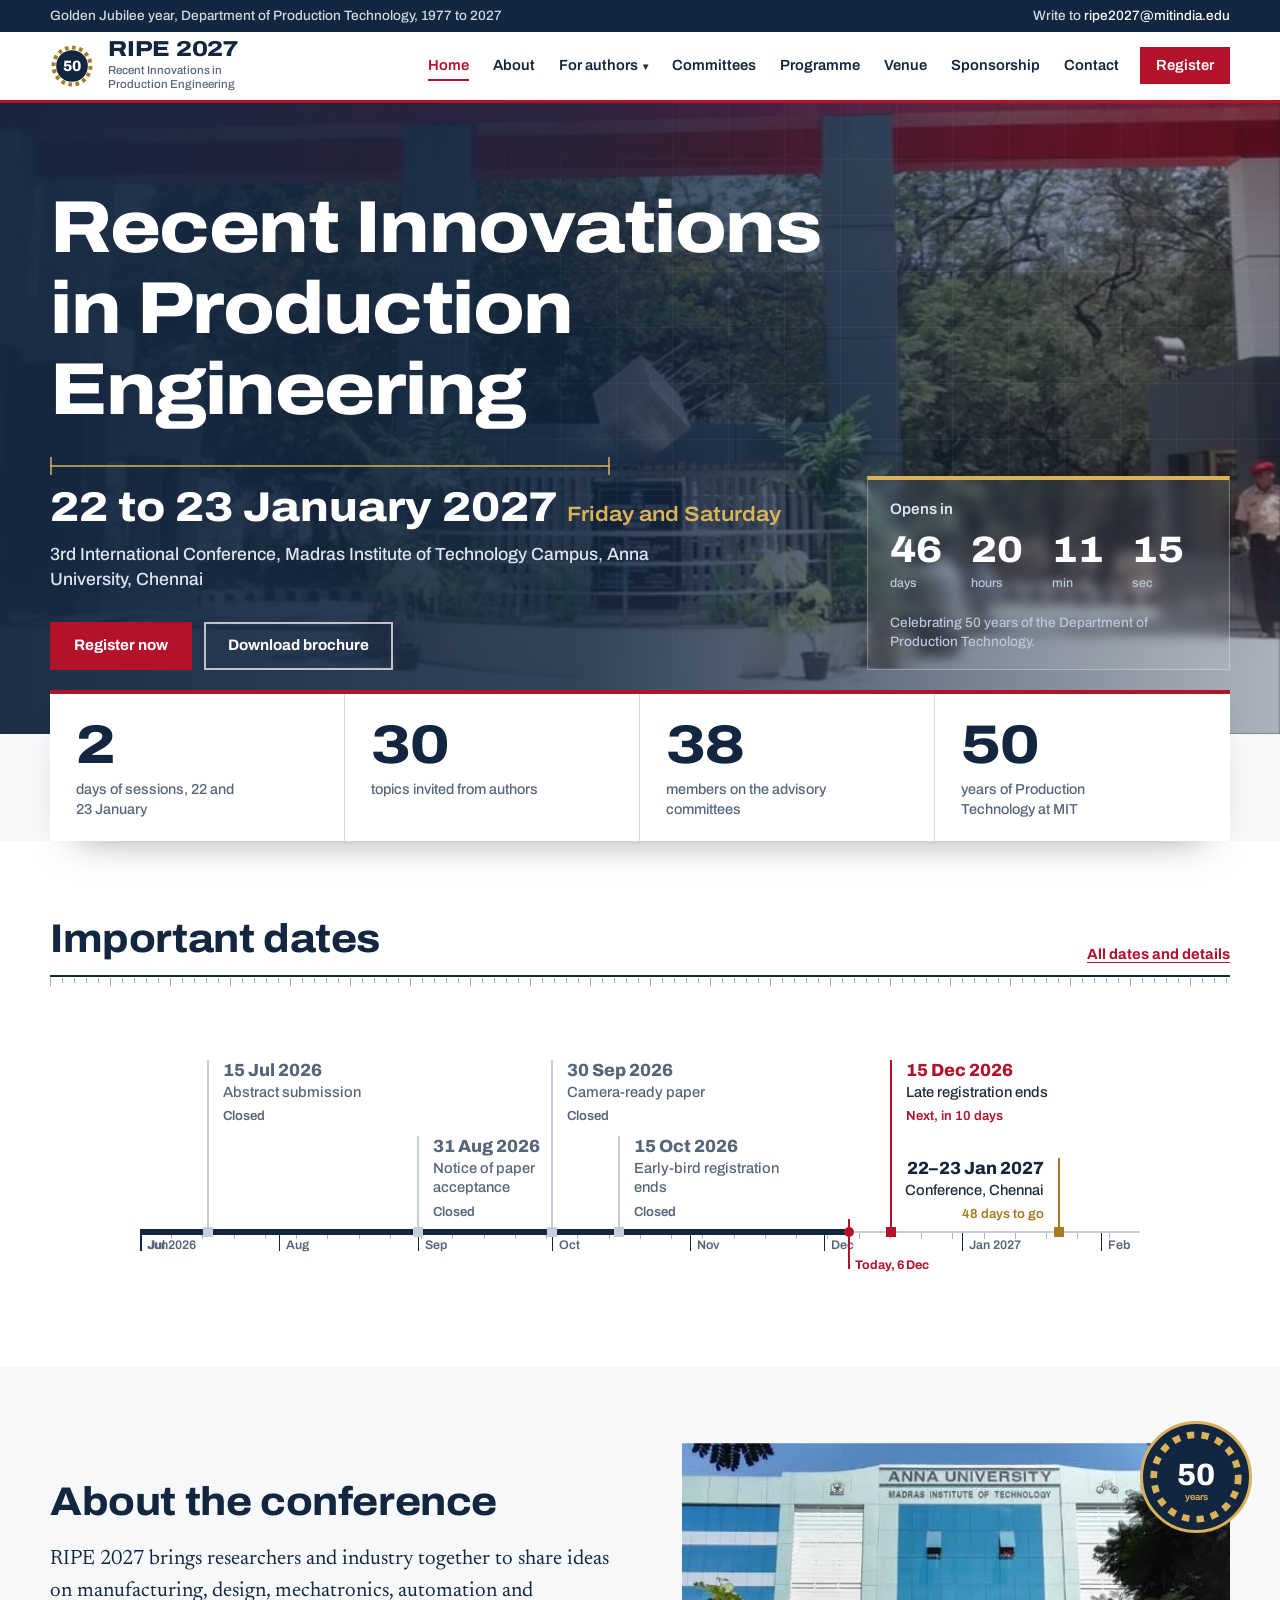
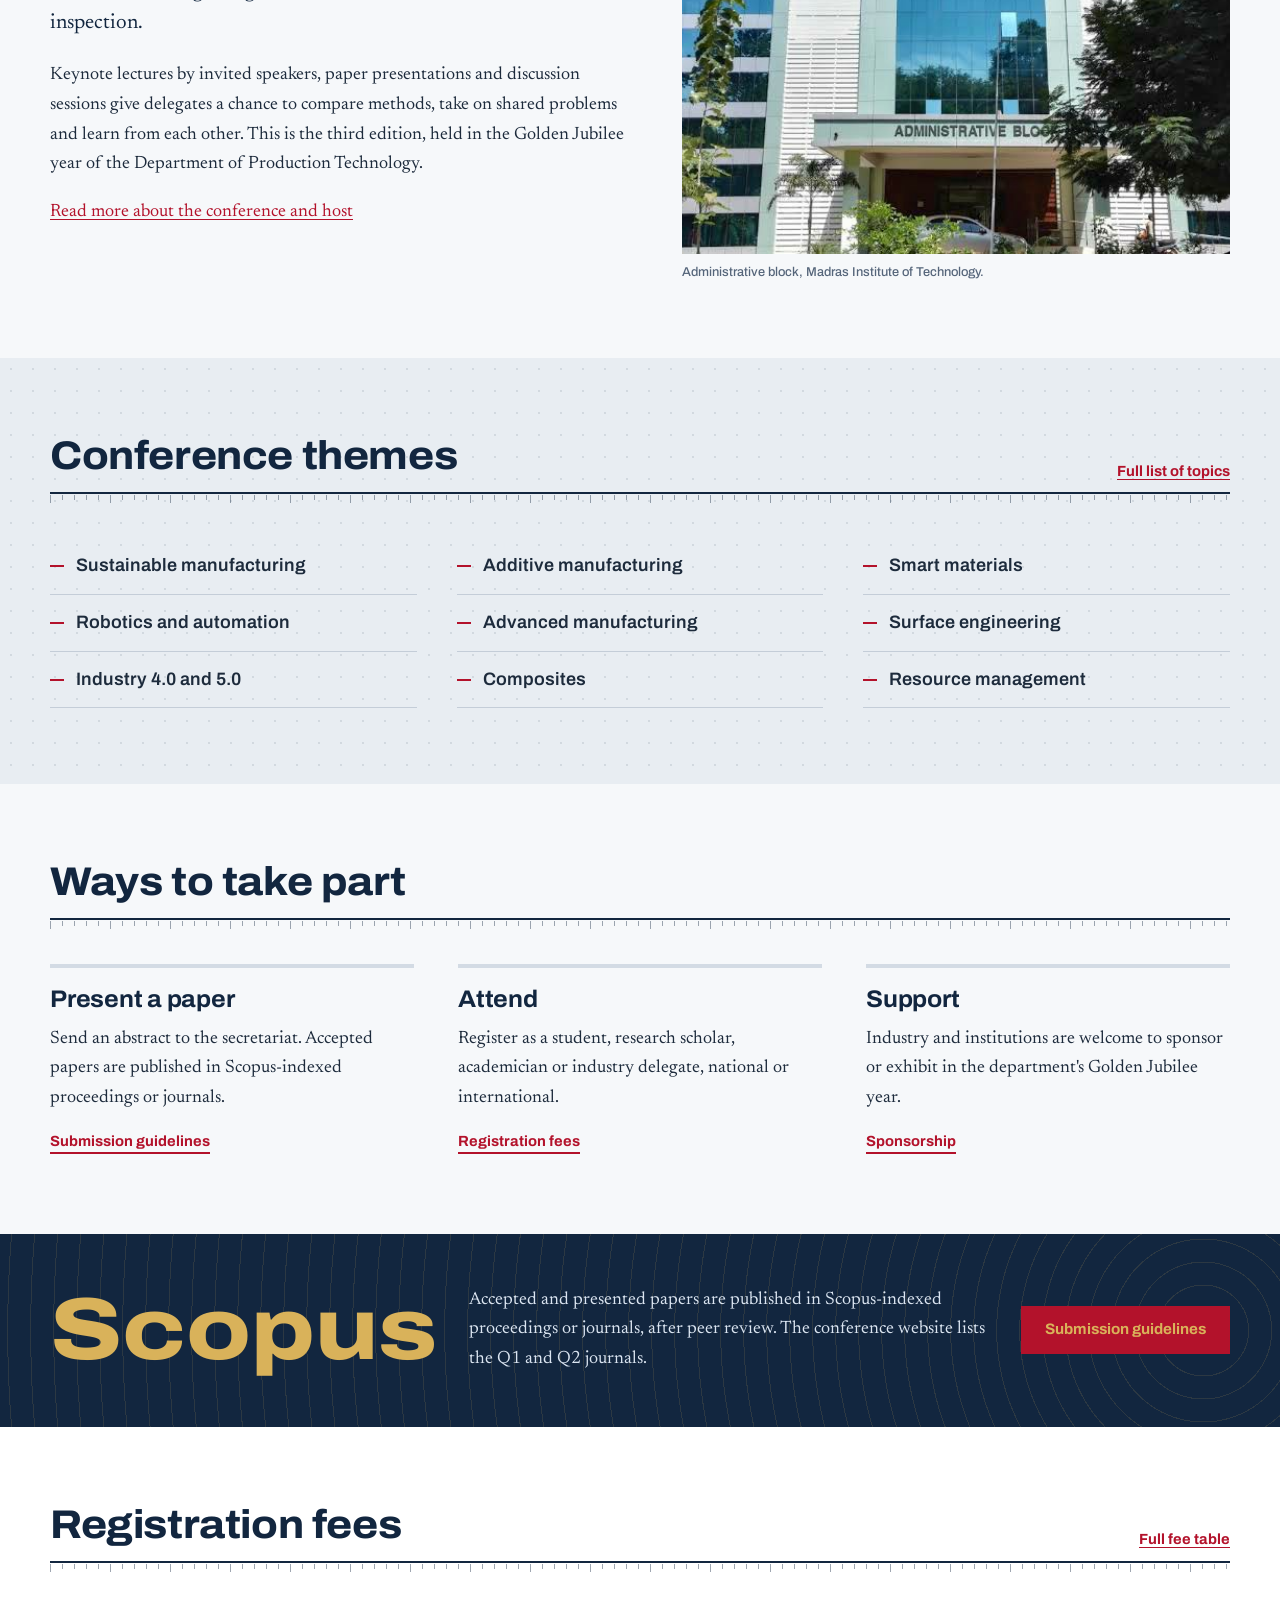
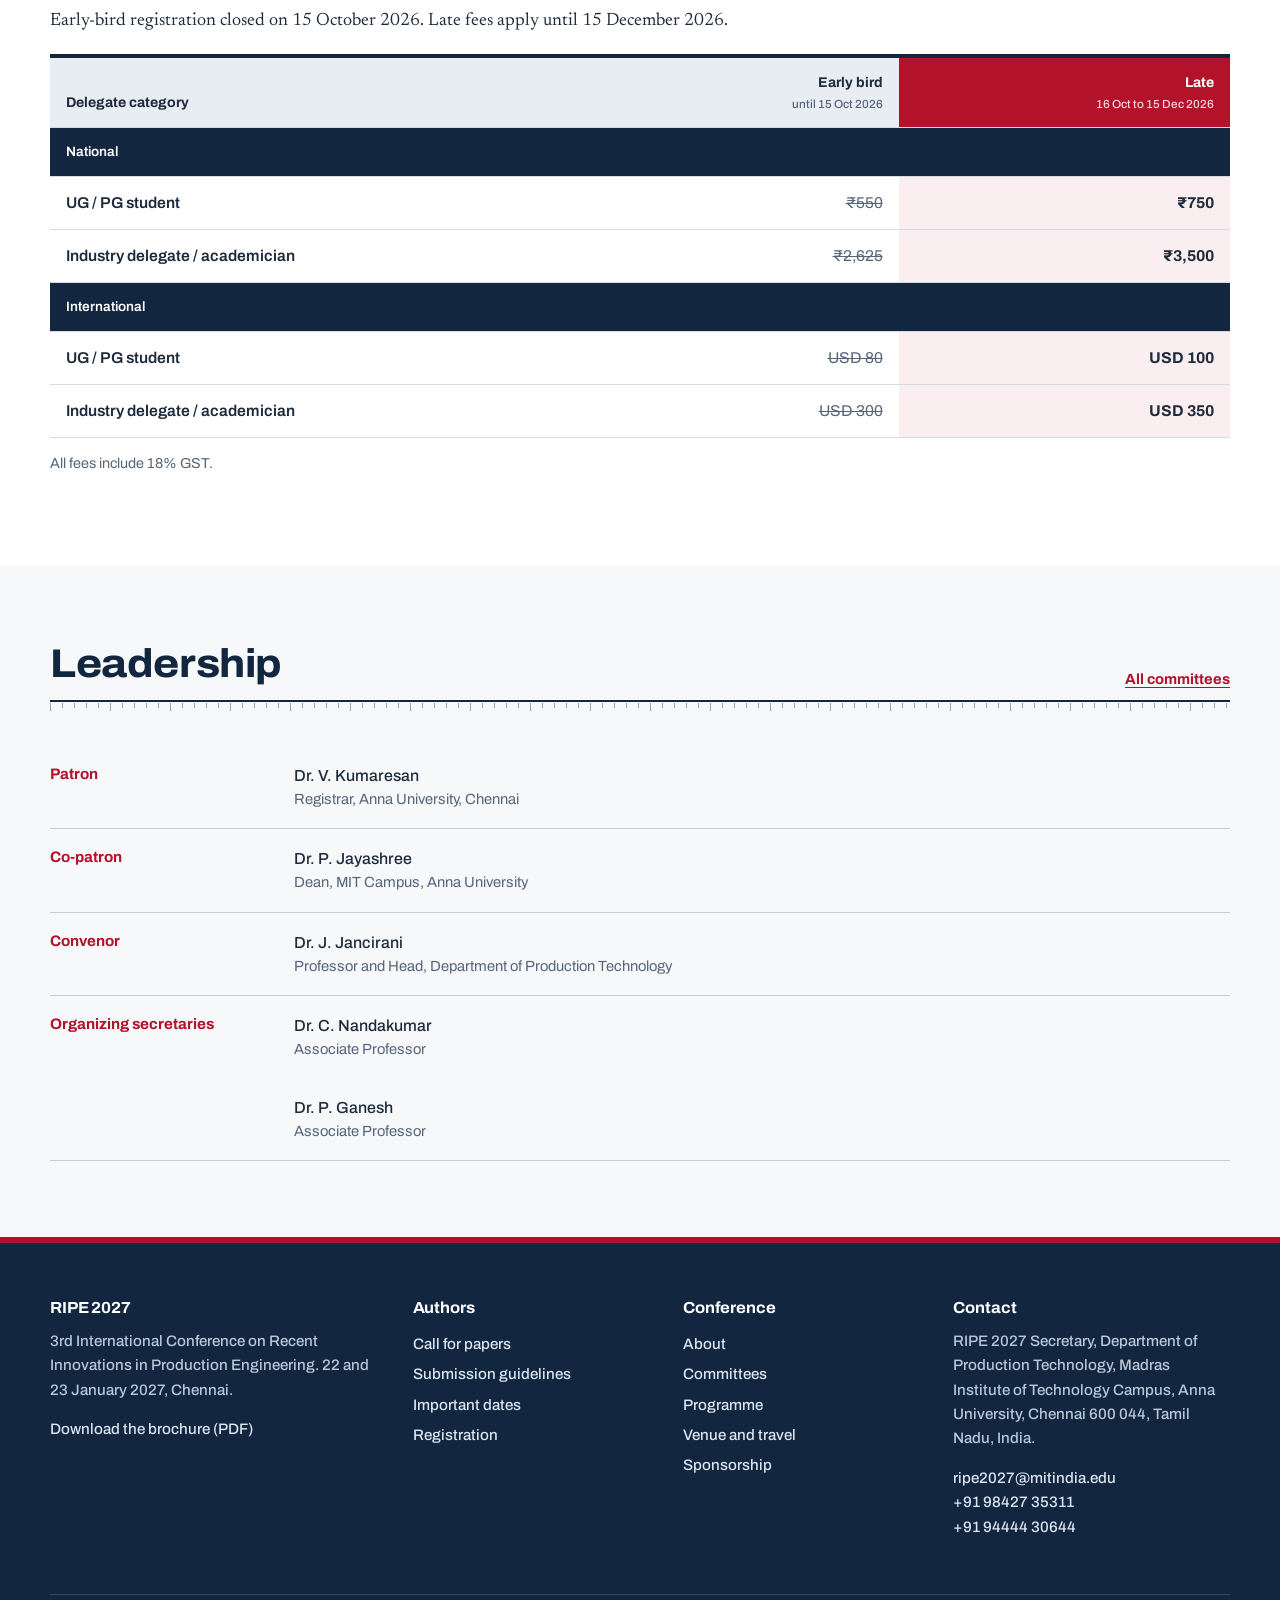
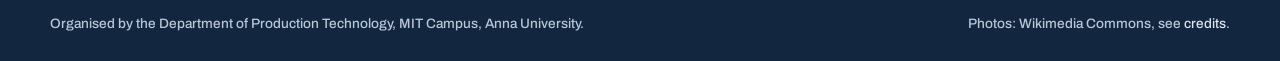
==== commit 453039fe: "Revert "Try a different font pairing on each page for comparison" Back to Archivo + Newsreader on ev" ====
--- a/index.html
+++ b/index.html
@@ -7,14 +7,12 @@
 <meta name="description" content="3rd International Conference on Recent Innovations in Production Engineering, 22 to 23 January 2027, Madras Institute of Technology Campus, Anna University, Chennai.">
 <link rel="preconnect" href="https://fonts.googleapis.com">
 <link rel="preconnect" href="https://fonts.gstatic.com" crossorigin>
+<link href="https://fonts.googleapis.com/css2?family=Archivo:wdth,wght@100..125,400..850&family=Newsreader:ital,opsz,wght@0,6..72,400..700;1,6..72,400..600&display=swap" rel="stylesheet">
 <link rel="icon" href="data:image/svg+xml,%3Csvg xmlns=%27http://www.w3.org/2000/svg%27 viewBox=%270 0 100 100%27%3E%3Ccircle cx=%2750%27 cy=%2750%27 r=%2742%27 fill=%27none%27 stroke=%27%23a87a1f%27 stroke-width=%279%27 stroke-dasharray=%278.2 8.2%27/%3E%3Ccircle cx=%2750%27 cy=%2750%27 r=%2736%27 fill=%27%2312263f%27/%3E%3C/svg%3E">
 <link rel="stylesheet" href="css/style.css">
-<link href="https://fonts.googleapis.com/css2?family=Archivo:wdth,wght@100..125,400..850&family=Newsreader:ital,opsz,wght@0,6..72,400..700;1,6..72,400..600&display=swap" rel="stylesheet">
-<style>:root{--f-display:'Archivo',sans-serif;--f-body:'Newsreader',serif;--f-ui:'Archivo',sans-serif}</style>
 </head>
 <body data-page="home">
 <main id="main">
-<div class="font-tag" role="note">Pairing 1 of 11: Archivo + Newsreader</div>
 
 <section class="hero">
 <div class="hero-img"><img src="assets/img/mit-entrance.jpg" alt="The red entrance gate of Madras Institute of Technology, Chennai" fetchpriority="high"></div>
--- a/css/style.css
+++ b/css/style.css
@@ -16,7 +16,6 @@
   --line: #c4cdd8;
 
   --f-display: "Archivo", "Helvetica Neue", Arial, sans-serif;
-  --f-ui: "Archivo", "Helvetica Neue", Arial, sans-serif;
   --f-body: "Newsreader", Georgia, "Times New Roman", serif;
 
   --wrap: 1180px;
@@ -43,7 +42,7 @@
 
 .wrap { width: min(var(--wrap), 100% - 2 * var(--gutter)); margin-inline: auto; }
 
-h1, h2, h3, h4 { font-family: var(--f-ui); color: var(--ink); line-height: 1.1; margin: 0 0 .5em; letter-spacing: -.01em; }
+h1, h2, h3, h4 { font-family: var(--f-display); color: var(--ink); line-height: 1.1; margin: 0 0 .5em; letter-spacing: -.01em; }
 h1 { font-size: clamp(2.3rem, 6vw, 4.6rem); font-weight: 800; font-stretch: 112%; letter-spacing: -.02em; }
 h2 { font-size: clamp(1.7rem, 3.4vw, 2.5rem); font-weight: 750; font-stretch: 108%; }
 h3 { font-size: 1.25rem; font-weight: 700; font-stretch: 104%; }
@@ -53,7 +52,7 @@
 .lede { font-size: 1.3rem; line-height: 1.55; color: var(--ink); }
 
 /* ---------- header ---------- */
-.topline { background: var(--ink); color: #cfd9e6; font: 500 .85rem/1 var(--f-ui); }
+.topline { background: var(--ink); color: #cfd9e6; font: 500 .85rem/1 var(--f-display); }
 .topline .wrap { display: flex; justify-content: space-between; gap: 16px; padding: 9px 0; flex-wrap: wrap; }
 .topline a { color: #fff; text-decoration: none; }
 .topline a:hover { color: var(--brass-light); }
@@ -63,12 +62,12 @@
 .bar { display: flex; align-items: center; justify-content: space-between; gap: 20px; min-height: 68px; }
 .brand { display: flex; align-items: center; gap: 14px; text-decoration: none; color: var(--ink); }
 .brand-mark { width: 44px; height: 44px; flex: none; }
-.brand b { display: block; font: 800 1.35rem/1 var(--f-ui); font-stretch: 118%; letter-spacing: -.01em; }
-.brand small { display: block; font: 500 .72rem/1.2 var(--f-ui); color: var(--muted); margin-top: 3px; max-width: 24ch; }
+.brand b { display: block; font: 800 1.35rem/1 var(--f-display); font-stretch: 118%; letter-spacing: -.01em; }
+.brand small { display: block; font: 500 .72rem/1.2 var(--f-display); color: var(--muted); margin-top: 3px; max-width: 24ch; }
 
 .nav { display: flex; align-items: center; gap: 2px; }
 .nav > a, .nav summary, .nav .dd > button {
-  display: block; padding: 10px 11px; font: 600 .92rem/1 var(--f-ui); color: var(--ink);
+  display: block; padding: 10px 11px; font: 600 .92rem/1 var(--f-display); color: var(--ink);
   text-decoration: none; cursor: pointer; background: none; border: 0; list-style: none; position: relative;
 }
 .nav summary::-webkit-details-marker { display: none; }
@@ -84,9 +83,9 @@
 .dd > button::after { content: "▾"; margin-left: 5px; font-size: .7em; }
 .dd-menu { display: none; position: absolute; top: 100%; left: 0; min-width: 220px; background: var(--white); border: 1px solid var(--line); border-top: 3px solid var(--red); box-shadow: 0 16px 30px -16px rgba(18, 38, 63, .5); padding: 6px 0; }
 .dd:hover .dd-menu, .dd:focus-within .dd-menu, .dd.open .dd-menu { display: block; }
-.dd-menu a { display: block; padding: 10px 16px; color: var(--ink); text-decoration: none; font: 600 .9rem/1.2 var(--f-ui); }
+.dd-menu a { display: block; padding: 10px 16px; color: var(--ink); text-decoration: none; font: 600 .9rem/1.2 var(--f-display); }
 .dd-menu a:hover { background: var(--steel); color: var(--red); }
-.menu-btn { display: none; background: none; border: 1px solid var(--line); padding: 10px 12px; font: 700 .85rem/1 var(--f-ui); color: var(--ink); cursor: pointer; }
+.menu-btn { display: none; background: none; border: 1px solid var(--line); padding: 10px 12px; font: 700 .85rem/1 var(--f-display); color: var(--ink); cursor: pointer; }
 
 @media (max-width: 1060px) {
   .menu-btn { display: block; }
@@ -109,18 +108,18 @@
 .hero h1 { color: #fff; margin-bottom: 28px; }
 .hero h1 span { display: block; }
 .hero-meta { margin: 0 0 30px; }
-.hero-meta .where { font: 500 1.1rem/1.4 var(--f-ui); color: #dbe5f1; margin-top: 12px; }
+.hero-meta .where { font: 500 1.1rem/1.4 var(--f-display); color: #dbe5f1; margin-top: 12px; }
 
 /* dimension line: the one orchestrated moment on load */
 .dim { display: block; width: min(560px, 100%); height: 18px; overflow: visible; }
 .dim line, .dim path { stroke: var(--brass-light); stroke-width: 1.5; fill: none; }
 .dim .draw { stroke-dasharray: 600; stroke-dashoffset: 600; animation: draw 1.4s .3s var(--ease) forwards; }
 .dim .tick { opacity: 0; animation: fade .3s 1.5s forwards; }
-.hero-date { font: 800 clamp(1.6rem, 4vw, 2.6rem)/1.1 var(--f-ui); font-stretch: 112%; margin: 10px 0 0; opacity: 0; animation: rise .7s .9s var(--ease) forwards; }
+.hero-date { font: 800 clamp(1.6rem, 4vw, 2.6rem)/1.1 var(--f-display); font-stretch: 112%; margin: 10px 0 0; opacity: 0; animation: rise .7s .9s var(--ease) forwards; }
 .hero-date small { font-size: .5em; font-weight: 600; color: var(--brass-light); margin-left: .5em; }
 
 .btns { display: flex; flex-wrap: wrap; gap: 12px; }
-.btn { display: inline-block; padding: 14px 22px; font: 700 .95rem/1 var(--f-ui); text-decoration: none; border: 2px solid var(--red); background: var(--red); color: #fff; transition: transform .2s var(--ease), background .2s, color .2s; }
+.btn { display: inline-block; padding: 14px 22px; font: 700 .95rem/1 var(--f-display); text-decoration: none; border: 2px solid var(--red); background: var(--red); color: #fff; transition: transform .2s var(--ease), background .2s, color .2s; }
 .btn:hover { background: var(--red-dark); border-color: var(--red-dark); color: #fff; transform: translateY(-2px); }
 .btn.ghost { background: transparent; border-color: rgba(255, 255, 255, .7); }
 .btn.ghost:hover { background: #fff; color: var(--ink); border-color: #fff; }
@@ -128,12 +127,12 @@
 .btn.dark:hover { background: var(--ink-2); border-color: var(--ink-2); }
 
 .countdown { background: rgba(255, 255, 255, .08); border: 1px solid rgba(255, 255, 255, .28); border-top: 4px solid var(--brass-light); padding: 20px 22px 18px; backdrop-filter: blur(6px); }
-.countdown h2 { font: 600 .95rem/1.3 var(--f-ui); color: #dbe5f1; margin: 0 0 12px; letter-spacing: 0; }
+.countdown h2 { font: 600 .95rem/1.3 var(--f-display); color: #dbe5f1; margin: 0 0 12px; letter-spacing: 0; }
 .cd { display: grid; grid-template-columns: repeat(4, 1fr); gap: 6px; text-align: left; }
-.cd b { display: block; font: 800 2.3rem/1 var(--f-ui); font-stretch: 112%; font-variant-numeric: tabular-nums; }
-.cd span { font: 500 .78rem/1.5 var(--f-ui); color: #b9c7d8; }
-.countdown p { margin: 14px 0 0; font: 500 .85rem/1.4 var(--f-ui); color: #b9c7d8; }
-.cd-done { font: 700 1.2rem/1.3 var(--f-ui); }
+.cd b { display: block; font: 800 2.3rem/1 var(--f-display); font-stretch: 112%; font-variant-numeric: tabular-nums; }
+.cd span { font: 500 .78rem/1.5 var(--f-display); color: #b9c7d8; }
+.countdown p { margin: 14px 0 0; font: 500 .85rem/1.4 var(--f-display); color: #b9c7d8; }
+.cd-done { font: 700 1.2rem/1.3 var(--f-display); }
 
 @media (max-width: 880px) {
   .hero .wrap { grid-template-columns: 1fr; padding: 56px 0 40px; min-height: 0; gap: 32px; }
@@ -156,7 +155,7 @@
 .sec-head { display: grid; grid-template-columns: 1fr auto; gap: 24px; align-items: end; margin-bottom: 36px; padding-bottom: 14px; border-bottom: 2px solid var(--ink); }
 .sec-head h2 { margin: 0; }
 .section.dark .sec-head { border-color: var(--brass-light); }
-.sec-head a { font: 700 .92rem/1 var(--f-ui); white-space: nowrap; }
+.sec-head a { font: 700 .92rem/1 var(--f-display); white-space: nowrap; }
 
 /* page header: section-cut hatching */
 .page-head { background: var(--ink); color: #fff; position: relative; overflow: hidden; padding: 56px 0 44px; }
@@ -164,7 +163,7 @@
 .page-head .wrap { position: relative; z-index: 1; }
 .page-head h1 { color: #fff; font-size: clamp(2rem, 5vw, 3.4rem); margin: 0 0 10px; }
 .page-head p { color: #c8d5e5; margin: 0; font-size: 1.2rem; }
-.crumbs { font: 500 .85rem/1 var(--f-ui); margin-bottom: 18px; color: #9fb2c9; }
+.crumbs { font: 500 .85rem/1 var(--f-display); margin-bottom: 18px; color: #9fb2c9; }
 .crumbs a { color: #fff; text-decoration: none; }
 .crumbs a:hover { color: var(--brass-light); }
 
@@ -173,20 +172,20 @@
 .prose.single .wrap { grid-template-columns: minmax(0, 1fr); }
 .prose h2 { margin-top: 1.6em; font-size: clamp(1.4rem, 2.6vw, 1.9rem); }
 .prose h2:first-child { margin-top: 0; }
-.aside { position: sticky; top: 100px; border-top: 4px solid var(--red); background: var(--white); padding: 20px 22px; font: 500 .95rem/1.55 var(--f-ui); }
+.aside { position: sticky; top: 100px; border-top: 4px solid var(--red); background: var(--white); padding: 20px 22px; font: 500 .95rem/1.55 var(--f-display); }
 .aside h3 { font-size: 1rem; margin-bottom: .6em; }
 .aside p { margin-bottom: .8em; }
 @media (max-width: 900px) { .prose .wrap { grid-template-columns: 1fr; gap: 36px; } .aside { position: static; } }
 
 /* ---------- notice + dates ---------- */
-.notice { display: grid; grid-template-columns: auto 1fr; gap: 6px 18px; font: 500 1rem/1.5 var(--f-ui); padding: 0; margin: 0; list-style: none; }
+.notice { display: grid; grid-template-columns: auto 1fr; gap: 6px 18px; font: 500 1rem/1.5 var(--f-display); padding: 0; margin: 0; list-style: none; }
 .notice li { display: contents; }
 .notice time { font-weight: 700; color: var(--red); white-space: nowrap; }
 .notice li > span { padding-bottom: 12px; border-bottom: 1px solid var(--steel-2); margin-bottom: 6px; }
 
 /* dates: a measured scale. Ink fills as time passes; each deadline is a callout standing on the ruler. */
 .scale-wrap { position: relative; }
-.scale { list-style: none; margin: 0; padding: 0; font-family: var(--f-ui); }
+.scale { list-style: none; margin: 0; padding: 0; font-family: var(--f-display); }
 .rule, .months { display: none; }
 .scale li { position: relative; padding: 0 0 26px 26px; border-left: 2px solid var(--line); margin-left: 6px; transition: opacity .5s var(--d, 0s); }
 .scale li:last-child { padding-bottom: 0; }
@@ -215,7 +214,7 @@
   .scale-wrap.in .fill { width: var(--p, 0); }
   .months { top: 212px; height: 18px; }
   .mk { position: absolute; left: var(--x); top: 0; height: 18px; border-left: 1px solid var(--ink); }
-  .mk b { position: absolute; left: 6px; top: 6px; font: 600 .78rem/1 var(--f-ui); color: var(--muted); white-space: nowrap; }
+  .mk b { position: absolute; left: 6px; top: 6px; font: 600 .78rem/1 var(--f-display); color: var(--muted); white-space: nowrap; }
   .scale li { position: absolute; left: var(--x); top: calc(211px - var(--h)); height: var(--h); width: 176px; margin: 0; padding: 0 0 0 14px; border-left: 2px solid var(--line); }
   .scale li:nth-child(odd) { --h: 172px; }
   .scale li:nth-child(even) { --h: 96px; }
@@ -226,7 +225,7 @@
   .scale .d { font-size: 1.1rem; white-space: nowrap; }
   .scale .l { font-size: .92rem; }
   .today { display: block; position: absolute; left: var(--x); top: 198px; width: 2px; height: 50px; background: var(--red); }
-  .today span { position: absolute; left: 7px; top: 40px; font: 700 .78rem/1 var(--f-ui); color: var(--red); white-space: nowrap; }
+  .today span { position: absolute; left: 7px; top: 40px; font: 700 .78rem/1 var(--f-display); color: var(--red); white-space: nowrap; }
   .today::before { content: ""; position: absolute; left: -4px; top: 8px; width: 10px; height: 10px; background: var(--red); border-radius: 50%; animation: pulse 2.4s ease-out infinite; }
 }
 @keyframes pulse { 0% { box-shadow: 0 0 0 0 rgba(179, 18, 43, .5); } 70%, 100% { box-shadow: 0 0 0 12px rgba(179, 18, 43, 0); } }
@@ -237,13 +236,13 @@
 .split.rev { grid-template-columns: minmax(0, 1fr) minmax(0, 1.05fr); }
 .fig { margin: 0; position: relative; }
 .fig img { width: 100%; aspect-ratio: 4 / 3; object-fit: cover; }
-.fig figcaption { font: 500 .8rem/1.4 var(--f-ui); color: var(--muted); margin-top: 10px; }
+.fig figcaption { font: 500 .8rem/1.4 var(--f-display); color: var(--muted); margin-top: 10px; }
 .jubilee { position: absolute; right: -22px; top: -22px; width: 112px; height: 112px; background: var(--ink); border-radius: 50%; display: grid; place-items: center; border: 3px solid var(--brass-light); }
 .jubilee svg { width: 96px; height: 96px; }
 @media (max-width: 900px) { .split, .split.rev { grid-template-columns: 1fr; gap: 44px; } .jubilee { right: 8px; top: -30px; } }
 
 /* ---------- themes ---------- */
-.themes { columns: 3 220px; column-gap: 40px; list-style: none; padding: 0; margin: 0; font-family: var(--f-ui); font-weight: 600; }
+.themes { columns: 3 220px; column-gap: 40px; list-style: none; padding: 0; margin: 0; font-family: var(--f-display); font-weight: 600; }
 .themes li { break-inside: avoid; padding: 13px 0; border-bottom: 1px solid var(--line); display: flex; gap: 12px; align-items: baseline; transition: padding-left .25s var(--ease), color .2s; }
 .themes li::before { content: ""; flex: none; width: 14px; height: 2px; background: var(--red); transform: translateY(-4px); transition: width .25s var(--ease); }
 .themes li:hover { color: var(--red); }
@@ -251,7 +250,7 @@
 
 /* ---------- tables ---------- */
 .tbl-wrap { overflow-x: auto; background: var(--white); border-top: 4px solid var(--ink); }
-table { width: 100%; border-collapse: collapse; font-family: var(--f-ui); font-size: .98rem; }
+table { width: 100%; border-collapse: collapse; font-family: var(--f-display); font-size: .98rem; }
 caption { text-align: left; padding: 14px 16px; font-weight: 700; color: var(--muted); font-size: .85rem; }
 th, td { padding: 13px 16px; text-align: left; border-bottom: 1px solid var(--steel-2); }
 thead th { background: var(--steel); font-weight: 700; font-size: .88rem; vertical-align: bottom; }
@@ -270,39 +269,39 @@
 /* ---------- people ---------- */
 .roles { margin: 0; display: grid; gap: 0; }
 .roles > div { display: grid; grid-template-columns: 220px 1fr; gap: 24px; padding: 18px 0; border-bottom: 1px solid var(--line); }
-.roles dt { font: 700 .95rem/1.4 var(--f-ui); color: var(--red); }
-.roles dd { margin: 0; font-family: var(--f-ui); font-weight: 500; font-size: 1rem; line-height: 1.5; }
+.roles dt { font: 700 .95rem/1.4 var(--f-display); color: var(--red); }
+.roles dd { margin: 0; font-family: var(--f-display); font-weight: 500; font-size: 1rem; line-height: 1.5; }
 .roles dd span { display: block; font-weight: 400; color: var(--muted); font-size: .92rem; }
 .roles dd + dd { margin-top: 12px; grid-column: 2; }
 @media (max-width: 640px) { .roles dd + dd { grid-column: 1; } }
 @media (max-width: 640px) { .roles > div { grid-template-columns: 1fr; gap: 6px; } }
-.names { columns: 2 280px; column-gap: 44px; list-style: none; padding: 0; margin: 0; font-family: var(--f-ui); font-weight: 500; font-size: .98rem; }
+.names { columns: 2 280px; column-gap: 44px; list-style: none; padding: 0; margin: 0; font-family: var(--f-display); font-weight: 500; font-size: .98rem; }
 .names li { break-inside: avoid; padding: 9px 0; border-bottom: 1px solid var(--steel-2); line-height: 1.4; }
 .names li span { color: var(--muted); display: block; font-size: .88rem; }
 
 /* ---------- misc blocks ---------- */
-.callout { background: var(--white); border-left: 5px solid var(--brass); padding: 18px 22px; margin: 0 0 1.5em; font-family: var(--f-ui); font-weight: 500; font-size: 1rem; line-height: 1.55; }
+.callout { background: var(--white); border-left: 5px solid var(--brass); padding: 18px 22px; margin: 0 0 1.5em; font-family: var(--f-display); font-weight: 500; font-size: 1rem; line-height: 1.55; }
 .callout strong { color: var(--ink); }
 .callout.alert { border-color: var(--red); }
-.tbd { display: inline-block; font: 700 .72rem/1 var(--f-ui); background: var(--steel); color: var(--muted); padding: 4px 7px; vertical-align: middle; }
+.tbd { display: inline-block; font: 700 .72rem/1 var(--f-display); background: var(--steel); color: var(--muted); padding: 4px 7px; vertical-align: middle; }
 .cols2 { display: grid; grid-template-columns: repeat(2, minmax(0, 1fr)); gap: 40px; }
 @media (max-width: 760px) { .cols2 { grid-template-columns: 1fr; gap: 24px; } }
 .steps { list-style: none; counter-reset: s; padding: 0; margin: 0 0 1.5em; }
 .steps li { counter-increment: s; position: relative; padding: 0 0 22px 52px; border-left: 2px solid var(--steel-2); margin-left: 16px; }
-.steps li::before { content: counter(s); position: absolute; left: -17px; top: -2px; width: 32px; height: 32px; background: var(--ink); color: #fff; display: grid; place-items: center; font: 800 .9rem/1 var(--f-ui); }
+.steps li::before { content: counter(s); position: absolute; left: -17px; top: -2px; width: 32px; height: 32px; background: var(--ink); color: #fff; display: grid; place-items: center; font: 800 .9rem/1 var(--f-display); }
 .steps li:last-child { border-color: transparent; }
-.steps b { font-family: var(--f-ui); color: var(--ink); }
-
-.contact-list { font: 500 1.05rem/1.7 var(--f-ui); margin: 0; }
+.steps b { font-family: var(--f-display); color: var(--ink); }
+
+.contact-list { font: 500 1.05rem/1.7 var(--f-display); margin: 0; }
 .contact-list dt { font-weight: 700; color: var(--red); margin-top: 18px; font-size: .95rem; }
 .contact-list dd { margin: 0; }
 .pubband { display: grid; grid-template-columns: auto 1fr auto; gap: 32px; align-items: center; }
-.pubband .big { font: 800 clamp(3rem, 8vw, 5.5rem)/1 var(--f-ui); font-stretch: 118%; color: var(--brass-light); }
+.pubband .big { font: 800 clamp(3rem, 8vw, 5.5rem)/1 var(--f-display); font-stretch: 118%; color: var(--brass-light); }
 .pubband p { color: #dbe5f1; margin: 0; }
 @media (max-width: 820px) { .pubband { grid-template-columns: 1fr; gap: 16px; } }
 
 /* ---------- footer ---------- */
-.site-footer { background: var(--ink); color: #b9c7d8; font: 500 .95rem/1.6 var(--f-ui); border-top: 6px solid var(--red); }
+.site-footer { background: var(--ink); color: #b9c7d8; font: 500 .95rem/1.6 var(--f-display); border-top: 6px solid var(--red); }
 .foot { display: grid; grid-template-columns: 1.4fr 1fr 1fr 1.2fr; gap: 40px; padding: 56px 0 40px; }
 .site-footer h3 { color: #fff; font-size: 1rem; margin-bottom: .8em; }
 .site-footer a { color: #dbe5f1; text-decoration: none; }
@@ -357,8 +356,8 @@
 .facts dl > div { padding: 24px 26px 22px; border-right: 1px solid var(--steel-2); display: flex; flex-direction: column-reverse; justify-content: flex-end; gap: 6px; }
 .facts dl > div:last-child { border-right: 0; }
 .facts dd { margin: 0; }
-.facts b { font: 800 clamp(2.4rem, 4.4vw, 3.4rem)/1 var(--f-ui); font-stretch: 116%; color: var(--ink); font-variant-numeric: tabular-nums; }
-.facts dt { font: 500 .9rem/1.35 var(--f-ui); color: var(--muted); max-width: 22ch; }
+.facts b { font: 800 clamp(2.4rem, 4.4vw, 3.4rem)/1 var(--f-display); font-stretch: 116%; color: var(--ink); font-variant-numeric: tabular-nums; }
+.facts dt { font: 500 .9rem/1.35 var(--f-display); color: var(--muted); max-width: 22ch; }
 @media (max-width: 760px) { .facts { margin-top: -28px; } .facts dl { grid-template-columns: repeat(2, 1fr); } .facts dl > div { padding: 18px; border-bottom: 1px solid var(--steel-2); } .facts dl > div:nth-child(2n) { border-right: 0; } .facts dl > div:nth-last-child(-n+2) { border-bottom: 0; } }
 
 /* section heads end in a ruler that draws itself */
@@ -386,7 +385,7 @@
 .take h3 { font-size: 1.5rem; transition: color .2s; }
 .take a:hover h3 { color: var(--red); }
 .take p { margin-bottom: 14px; }
-.take span { font: 700 .92rem/1 var(--f-ui); color: var(--red); border-bottom: 2px solid currentColor; padding-bottom: 3px; }
+.take span { font: 700 .92rem/1 var(--f-display); color: var(--red); border-bottom: 2px solid currentColor; padding-bottom: 3px; }
 @media (max-width: 820px) { .take { grid-template-columns: 1fr; gap: 32px; } }
 
 /* staggered entrances (lists only), set by JS through --d */
@@ -410,9 +409,3 @@
   .sec-head.ruled::before { transform: none; } .sec-head.ruled::after { opacity: .4; }
   .scale-wrap.reveal li { opacity: 1; } .fill { transition: none; }
 }
-
-/* fonts: headings and big numerals use the display face, everything else UI text */
-h1, h2, h3, h4, .brand b, .hero-date, .cd b, .facts b, .pubband .big { font-family: var(--f-display); }
-
-/* temporary label for choosing a pairing; delete this block and the .font-tag element to remove */
-.font-tag { position: fixed; left: 12px; bottom: 12px; z-index: 90; background: var(--ink); color: #fff; font: 600 .8rem/1.3 var(--f-ui); padding: 9px 12px; border-left: 4px solid var(--brass-light); box-shadow: 0 8px 24px -10px rgba(18, 38, 63, .6); pointer-events: none; max-width: calc(100vw - 24px); }
